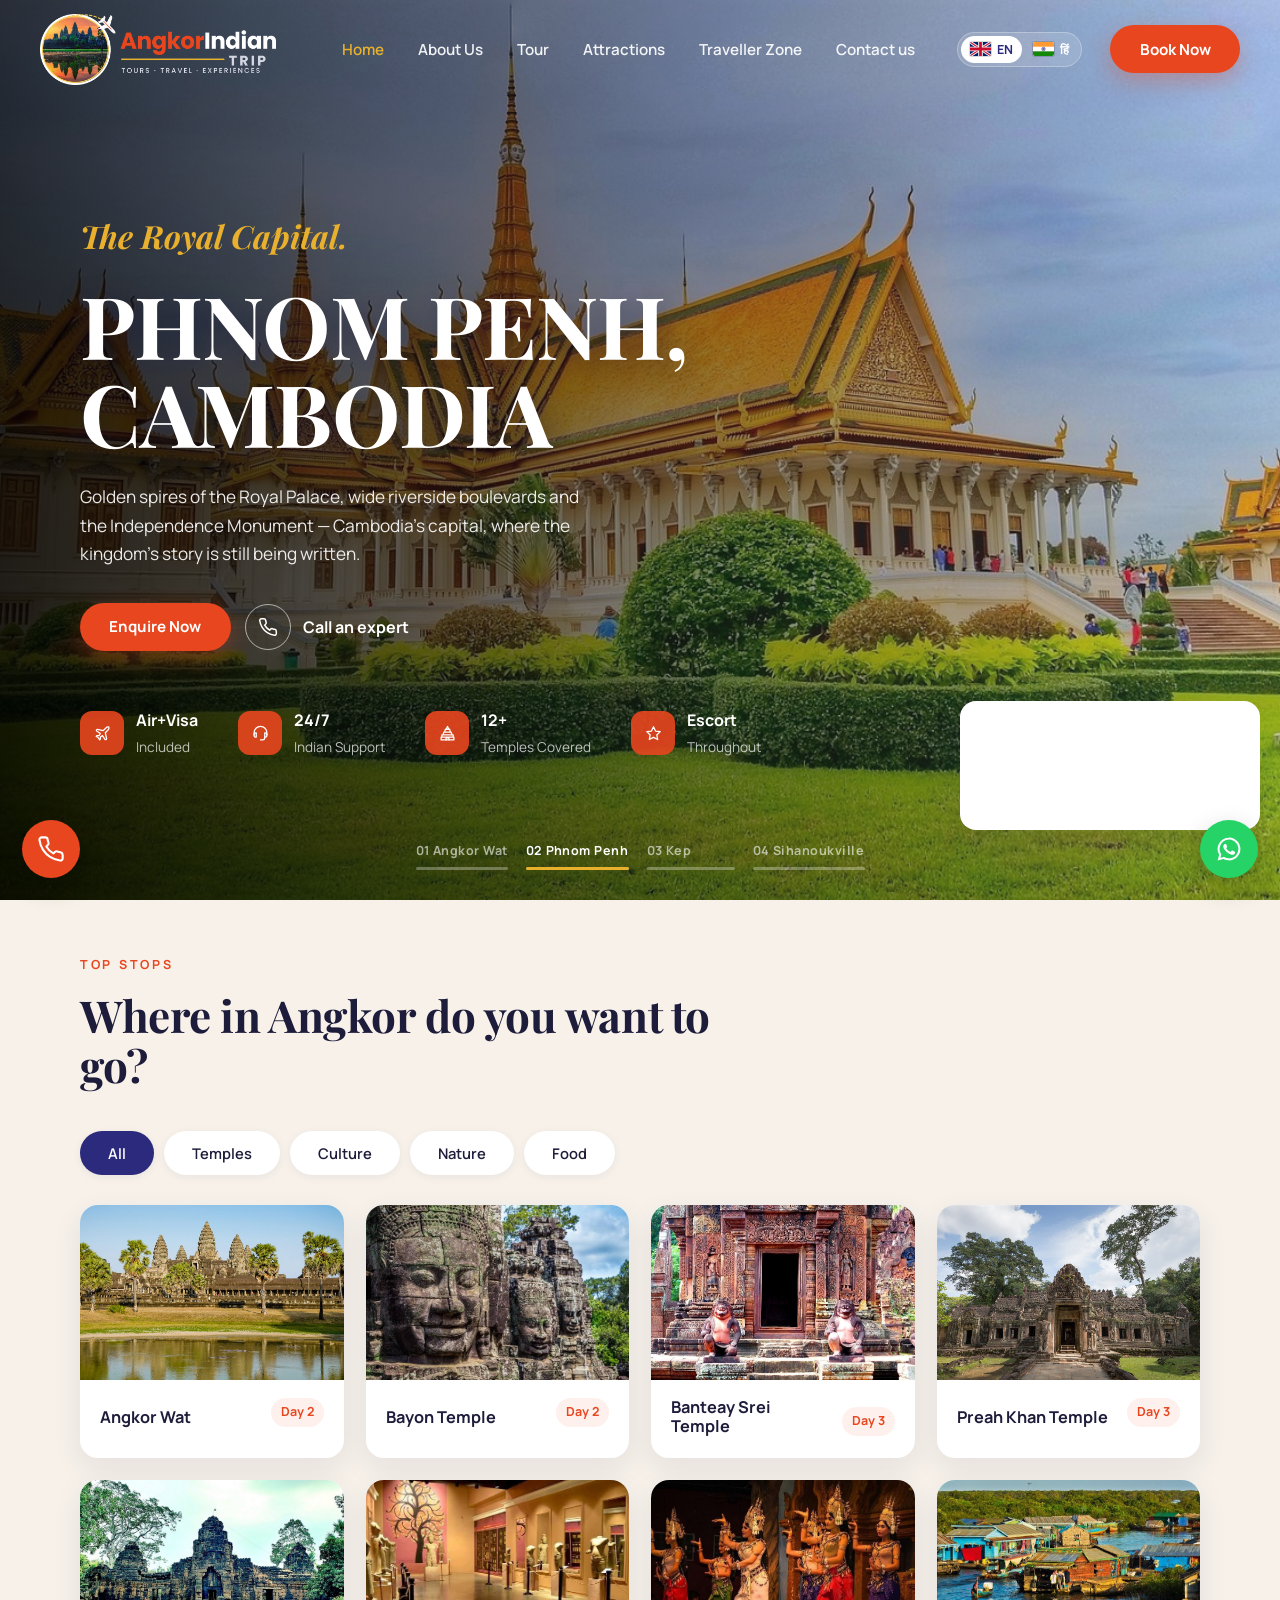
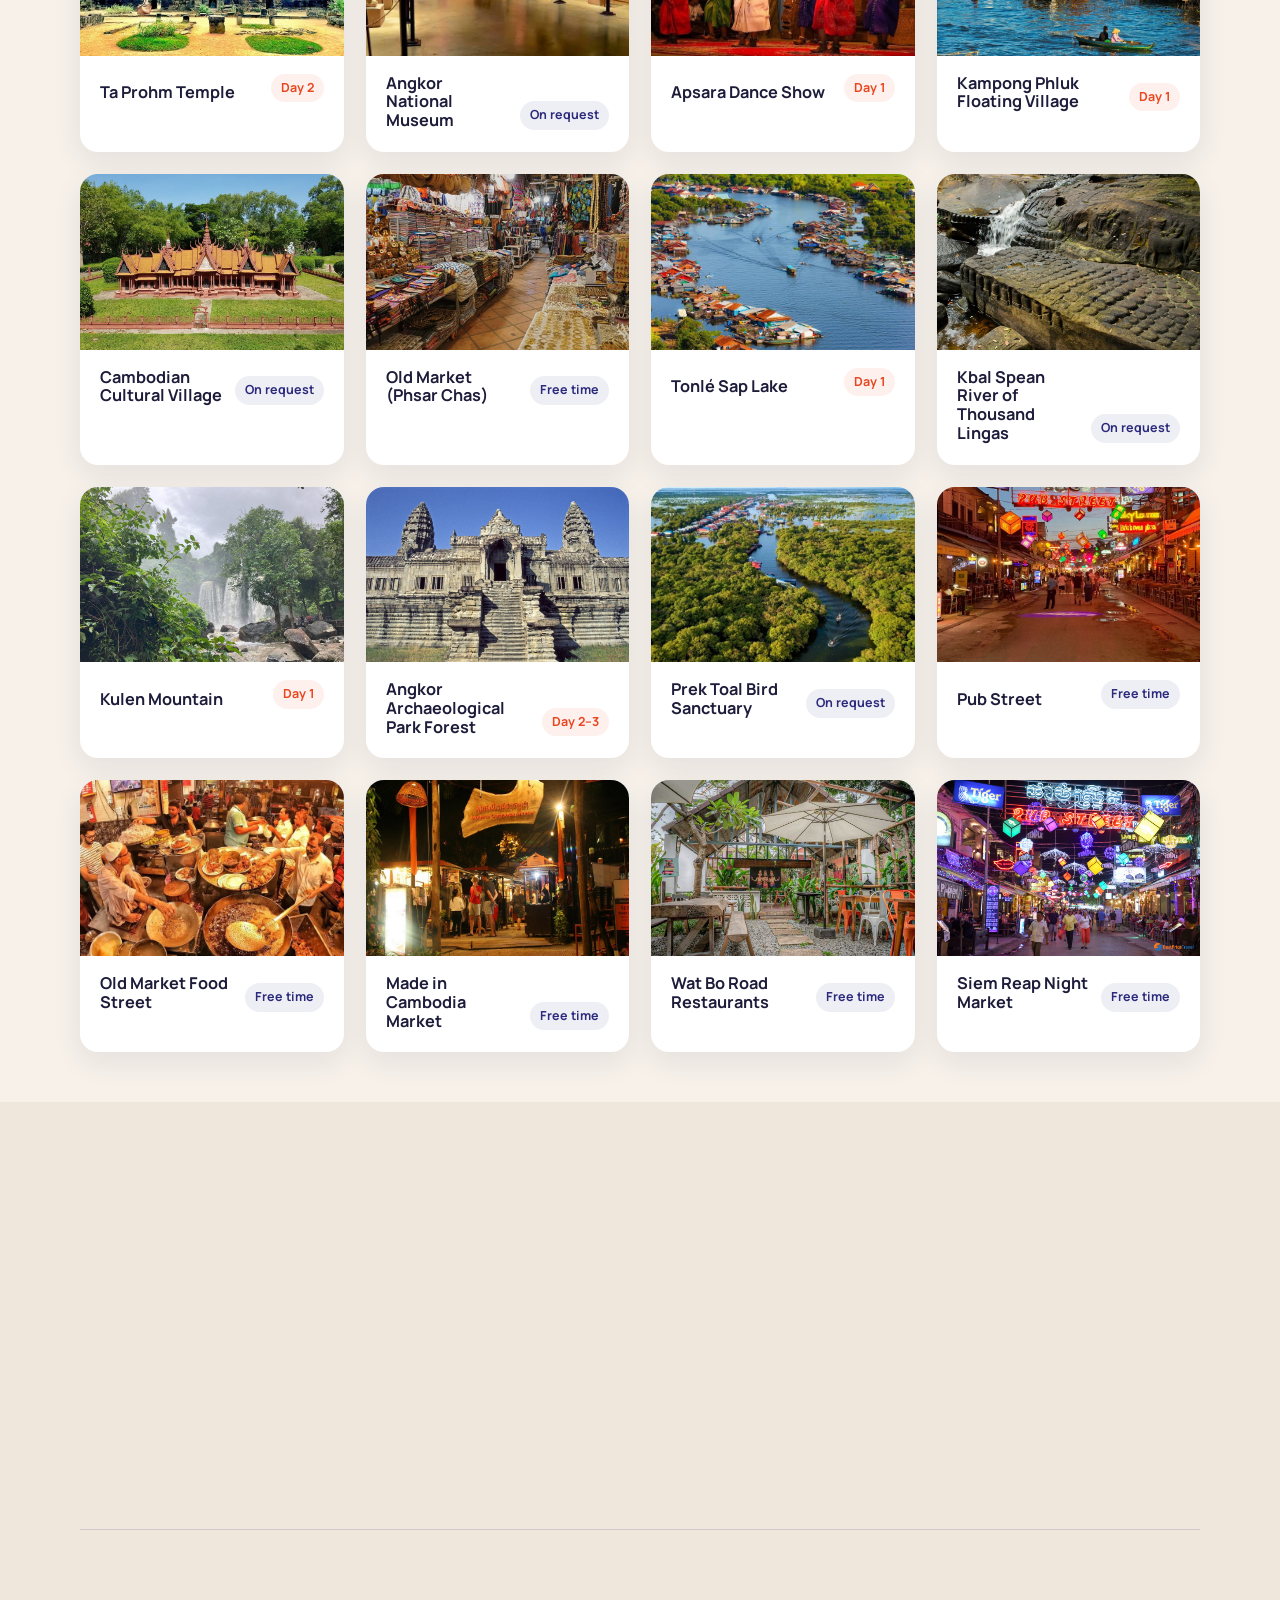
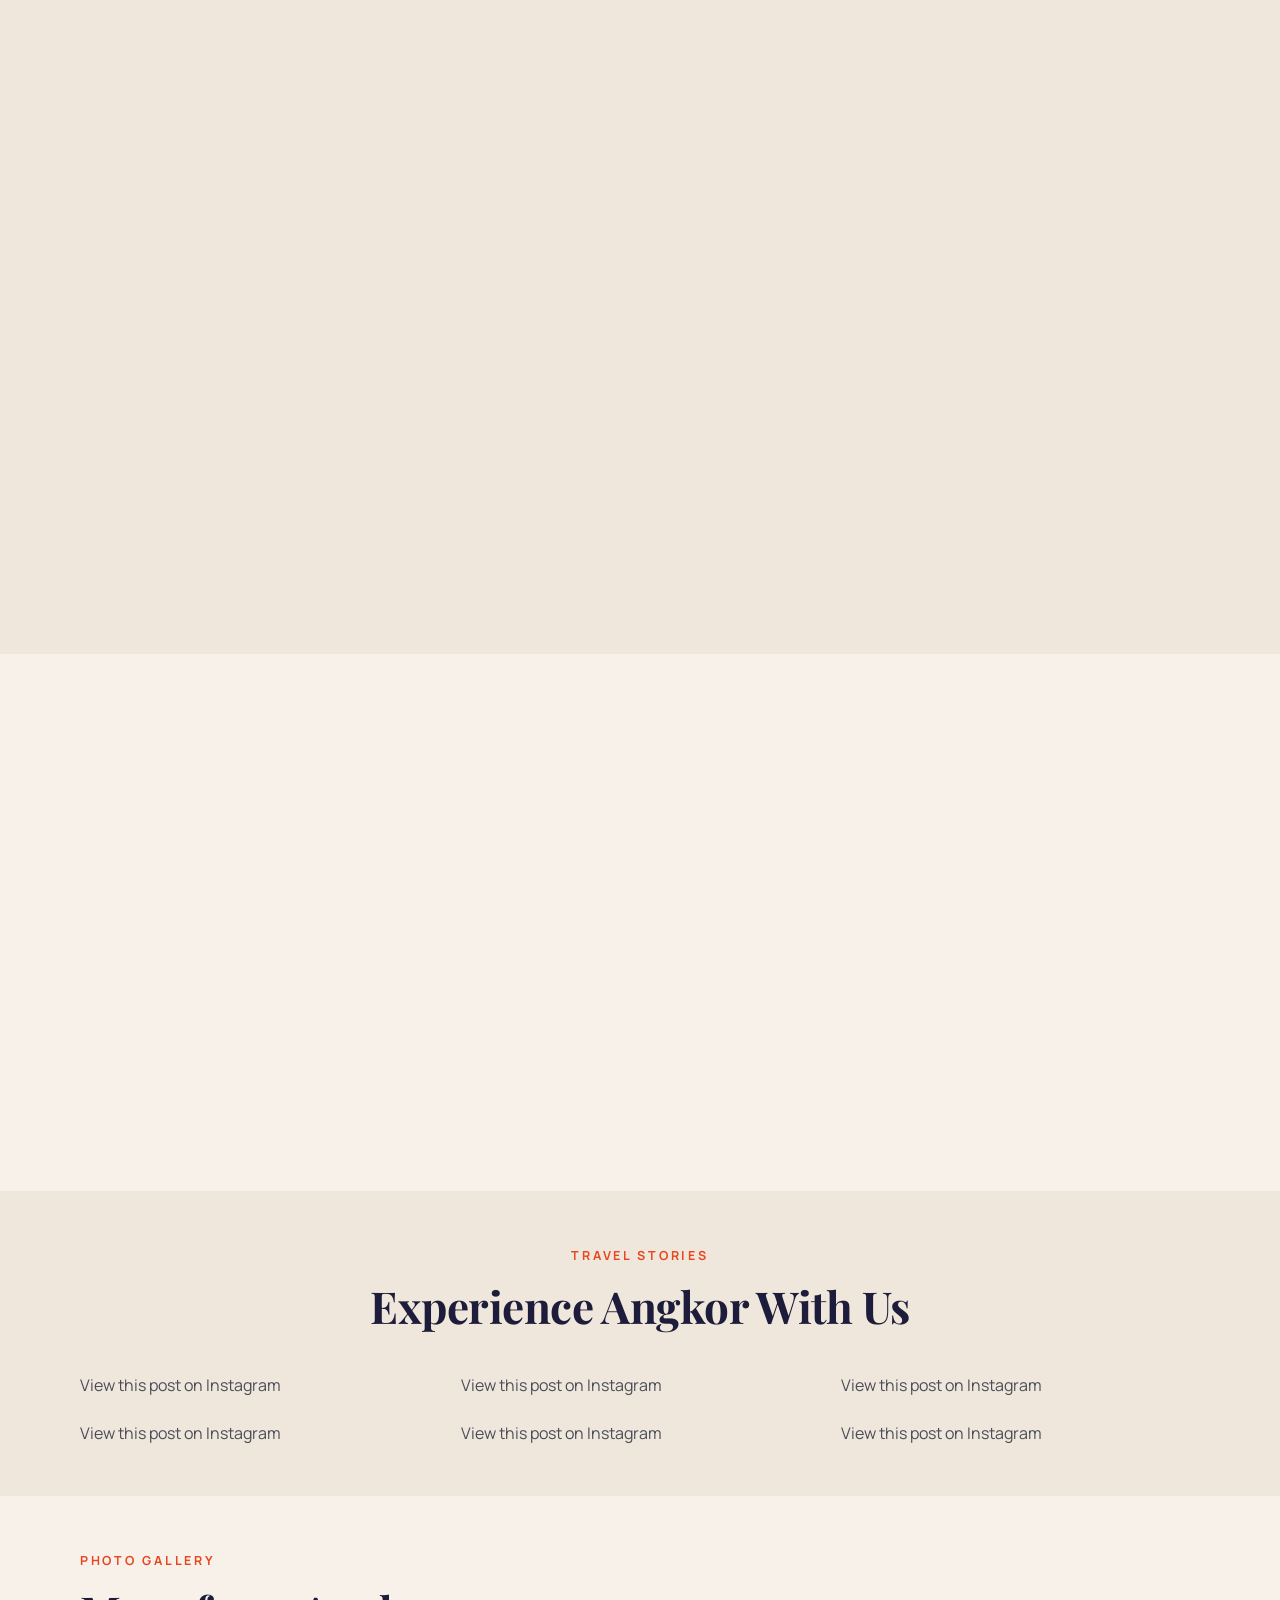
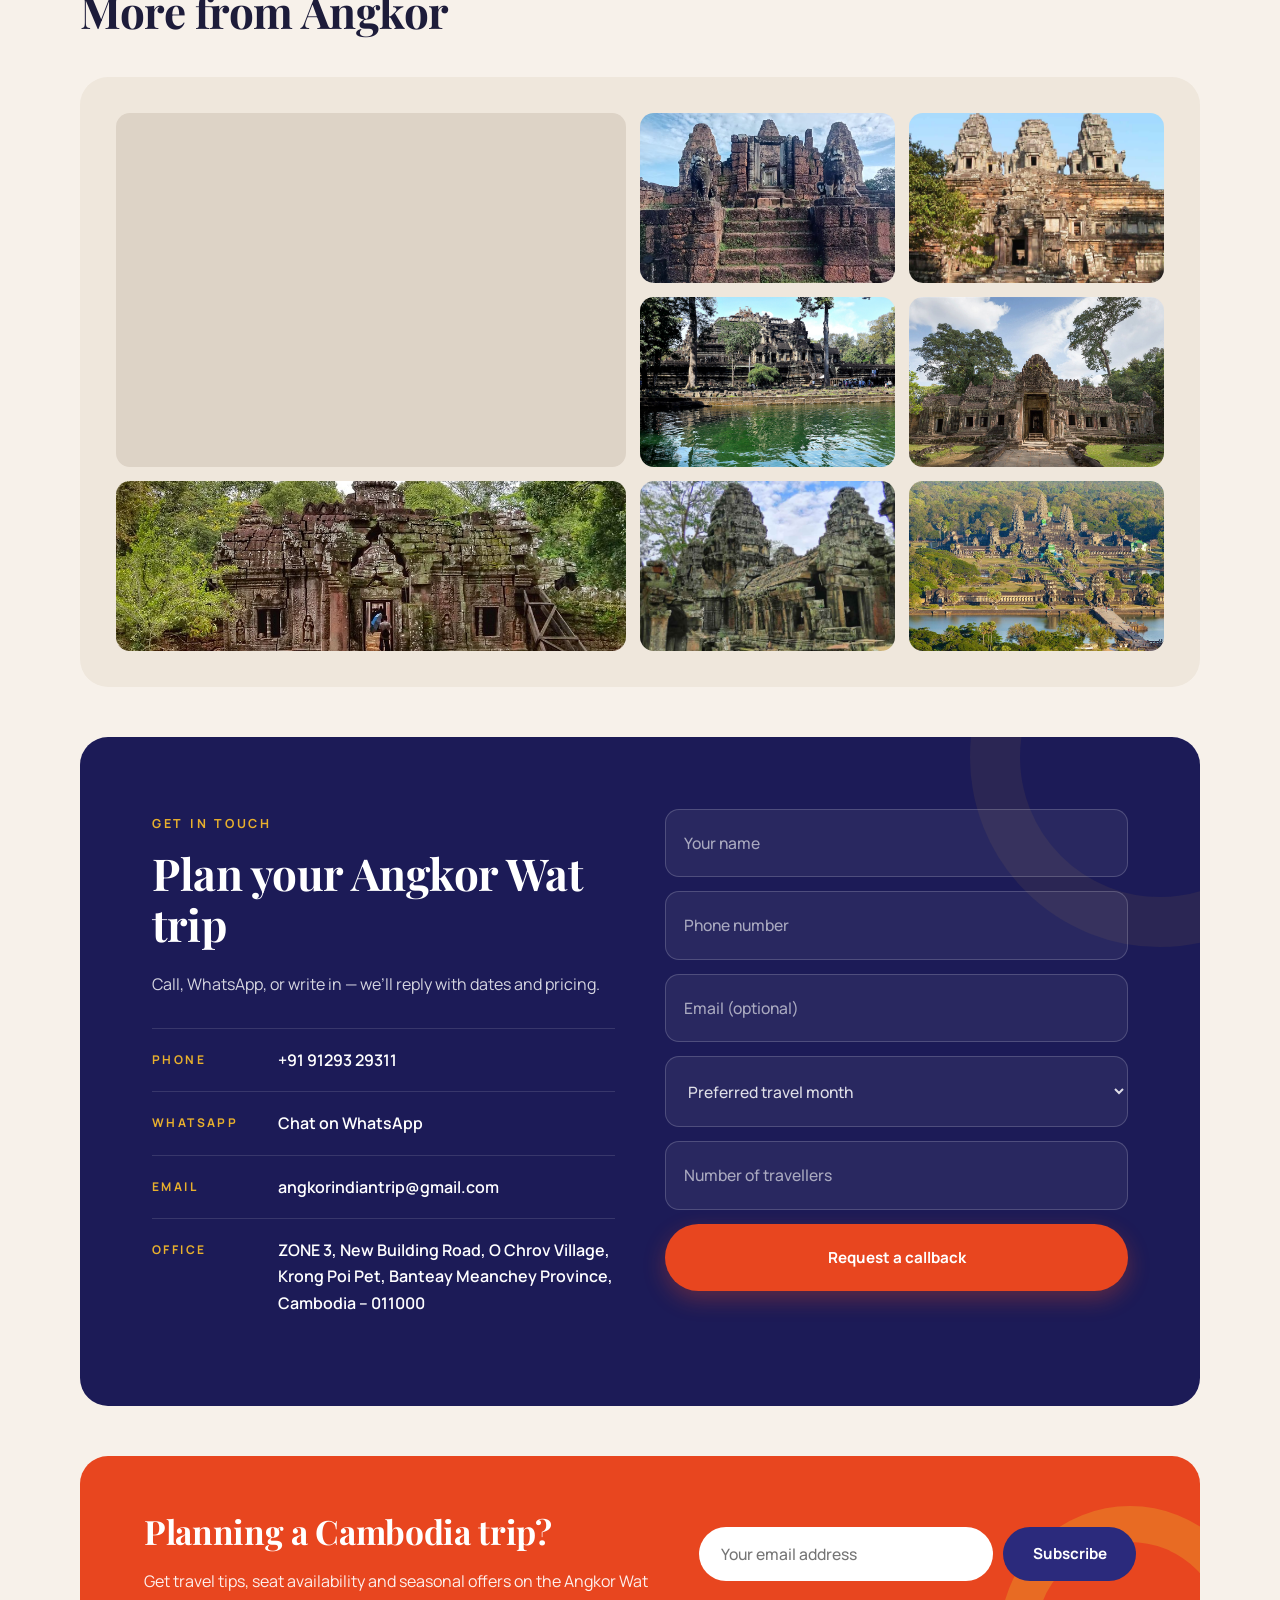
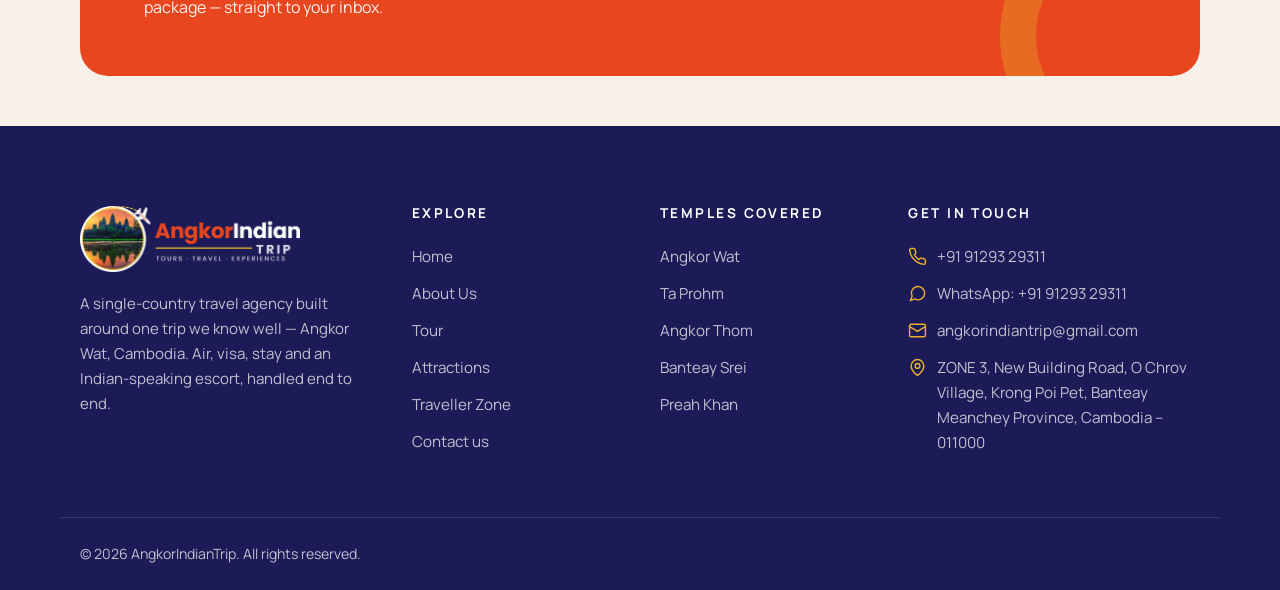
==== index.html @ 0b0898eb "merge remote readme file" ====
<!doctype html>
<html lang="en">
<head>
  <meta charset="utf-8">
  <meta name="viewport" content="width=device-width, initial-scale=1">
  <title>Angkor Wat Tour Package from India | AngkorIndianTrip</title>
  <meta name="description" content="3-day Angkor Wat, Cambodia tour for Indian travellers — air ticket, visa, hotel and an Indian-speaking escort included. 12+ temples covered.">
  <meta property="og:title" content="Angkor Wat, Cambodia — AngkorIndianTrip">
  <meta property="og:description" content="Three days through temples that watched an empire rise — air, visa, stay and an Indian-speaking escort, handled end to end.">
  <meta property="og:image" content="assets/img/logo.png">
  <meta name="theme-color" content="#2B2A7C">
  <link rel="icon" href="assets/img/favicon-32.png" sizes="32x32">
  <link rel="icon" href="assets/img/favicon-192.png" sizes="192x192">
  <link rel="apple-touch-icon" href="assets/img/apple-touch-icon.png">
  <link rel="preconnect" href="https://fonts.googleapis.com">
  <link rel="preconnect" href="https://fonts.gstatic.com" crossorigin>
  <link href="https://fonts.googleapis.com/css2?family=Manrope:wght@400;500;600;700;800&family=Playfair+Display:ital,wght@0,600;0,700;0,900;1,700&display=swap" rel="stylesheet">
  <link rel="stylesheet" href="css/style.css">
</head>
<body data-page="home">
<div id="site-header"></div>

<main>
  <!-- HERO -->
  <section class="hero">
    <div class="hero-slides" aria-hidden="true">
      <img class="hero-bg is-active" src="assets/img/photos/vecteezy_angkor-wat-the-world-s-heritage-at-siem-reap-province-of_9258138-scaled.jpg" alt="" fetchpriority="high">
      <img class="hero-bg" src="assets/img/hero/phnom-penh-royal-palace.jpg" alt="">
      <img class="hero-bg" src="assets/img/hero/kep-beach.jpg" alt="">
      <img class="hero-bg" src="assets/img/hero/sihanoukville-jetty.jpg" alt="" style="object-position: 30% center">
      <span class="hero-sweep"></span>
    </div>
    <div class="container">
      <!-- Hero slides: one block per destination. Order must match the images above. -->
      <div class="hero-copy">
        <div class="hero-slide is-active" data-label="Angkor Wat"
             data-card-img="assets/img/photos/vecteezy_the-silhouette-of-angkor-wat-before-sunrise-in-siem-reap_11605014-scaled.jpg"
             data-card-place="Siem Reap" data-card-title="Angkor Wat, Day 2" data-card-note="Full-day temple pass">
          <p class="hero-script">Uncover. Discover.</p>
          <h1 class="hero-title">Angkor Wat,<br>Cambodia</h1>
          <p class="hero-text">Three days through temples that watched an empire rise — with a forgotten bond to India through Lord Vishnu, and everything handled for you.</p>
        </div>
        <div class="hero-slide" data-label="Phnom Penh"
             data-card-img="assets/img/hero/phnom-penh-independence-monument.jpg"
             data-card-place="Phnom Penh" data-card-title="Independence Monument" data-card-note="Capital landmark">
          <p class="hero-script">The Royal Capital.</p>
          <h2 class="hero-title">Phnom Penh,<br>Cambodia</h2>
          <p class="hero-text">Golden spires of the Royal Palace, wide riverside boulevards and the Independence Monument — Cambodia's capital, where the kingdom's story is still being written.</p>
        </div>
        <div class="hero-slide" data-label="Kep"
             data-card-img="assets/img/hero/kep-beach.jpg"
             data-card-place="Kep" data-card-title="Kep Beach" data-card-note="Seaside escape">
          <p class="hero-script">Quiet Coast.</p>
          <h2 class="hero-title">Kep<br>Province</h2>
          <p class="hero-text">A sleepy seaside province of green hills, a palm-lined beach and fresh crab straight off the boats — Cambodia at its most unhurried.</p>
        </div>
        <div class="hero-slide" data-label="Sihanoukville"
             data-card-img="assets/img/hero/sihanoukville-jetty.jpg"
             data-card-place="Sihanoukville" data-card-title="Island jetty" data-card-note="Turquoise bays">
          <p class="hero-script">Island Blues.</p>
          <h2 class="hero-title is-long">Sihanoukville<br>Province</h2>
          <p class="hero-text">White-sand bays, wooden jetties and clear turquoise water — the coast where Cambodia's islands begin.</p>
        </div>
      </div>
      <div class="btn-row">
        <a class="btn btn-primary" href="#contact">Enquire Now</a>
        <a class="call-link" data-site="call" href="#"><span class="ring" data-icon="phone"></span>Call an expert</a>
      </div>
      <div class="hero-stats">
        <div class="hero-stat"><span class="chip" data-icon="plane"></span><div><strong>Air+Visa</strong><span>Included</span></div></div>
        <div class="hero-stat"><span class="chip" data-icon="support"></span><div><strong>24/7</strong><span>Indian Support</span></div></div>
        <div class="hero-stat"><span class="chip" data-icon="temple"></span><div><strong>12+</strong><span>Temples Covered</span></div></div>
        <div class="hero-stat"><span class="chip" data-icon="star"></span><div><strong>Escort</strong><span>Throughout</span></div></div>
      </div>
    </div>
    <div class="hero-card">
      <img src="assets/img/photos/vecteezy_the-silhouette-of-angkor-wat-before-sunrise-in-siem-reap_11605014-scaled.jpg" alt="">
      <div><small>Siem Reap</small><strong>Angkor Wat, Day 2</strong><em>Full-day temple pass</em></div>
    </div>
  </section>

  <!-- TOP STOPS -->
  <section class="section" id="stops">
    <div class="container">
      <div class="section-head reveal">
        <span class="eyebrow">Top Stops</span>
        <h2>Where in Angkor do you want to go?</h2>
      </div>
      <div class="filter-tabs reveal" data-filter-group="#stop-grid" role="group" aria-label="Filter stops">
        <button class="active" data-filter="all" aria-pressed="true">All</button>
        <button data-filter="temples" aria-pressed="false">Temples</button>
        <button data-filter="culture" aria-pressed="false">Culture</button>
        <button data-filter="nature" aria-pressed="false">Nature</button>
        <button data-filter="food" aria-pressed="false">Food</button>
      </div>
      <div class="stop-grid" id="stop-grid">
        <!-- Temples -->
        <article class="stop-card" data-cat="temples"><div class="img"><img src="assets/img/photos/vecteezy_angkor-wat-the-world-s-heritage-at-siem-reap-province-of_9258138-1024x678.jpg" alt="Angkor Wat" loading="lazy"></div><div class="body"><h3>Angkor Wat</h3><span class="day-tag">Day 2</span></div></article>
        <article class="stop-card" data-cat="temples"><div class="img"><img src="assets/img/photos/images-10.jpg" alt="Stone faces of Bayon Temple" loading="lazy"></div><div class="body"><h3>Bayon Temple</h3><span class="day-tag">Day 2</span></div></article>
        <article class="stop-card" data-cat="temples"><div class="img"><img src="assets/img/photos/Comprehensive-Guide-To-Banteay-Srei-Temple-The-Citadel-Of-Women.jpg" alt="Carved pink sandstone of Banteay Srei" loading="lazy"></div><div class="body"><h3>Banteay Srei Temple</h3><span class="day-tag">Day 3</span></div></article>
        <article class="stop-card" data-cat="temples"><div class="img"><img src="assets/img/photos/Preah-Khan-Temple.jpg" alt="Preah Khan Temple" loading="lazy"></div><div class="body"><h3>Preah Khan Temple</h3><span class="day-tag">Day 3</span></div></article>
        <article class="stop-card" data-cat="temples"><div class="img"><img src="assets/img/photos/photo0jpg.jpg" alt="Tree roots over Ta Prohm Temple" loading="lazy"></div><div class="body"><h3>Ta Prohm Temple</h3><span class="day-tag">Day 2</span></div></article>
        <!-- Culture -->
        <article class="stop-card" data-cat="culture"><div class="img"><img src="assets/img/photos/images-12.jpg" alt="Gallery inside Angkor National Museum" loading="lazy"></div><div class="body"><h3>Angkor National Museum</h3><span class="day-tag opt">On request</span></div></article>
        <article class="stop-card" data-cat="culture"><div class="img"><img src="assets/img/photos/fd.jpg" alt="Apsara dancers on stage" loading="lazy"></div><div class="body"><h3>Apsara Dance Show</h3><span class="day-tag">Day 1</span></div></article>
        <article class="stop-card" data-cat="culture"><div class="img"><img src="assets/img/photos/69.jpg" alt="Stilt houses of Kampong Phluk" loading="lazy"></div><div class="body"><h3>Kampong Phluk Floating Village</h3><span class="day-tag">Day 1</span></div></article>
        <article class="stop-card" data-cat="culture"><div class="img"><img src="assets/img/photos/mini-national-museum-1024x768.jpg" alt="Cambodian Cultural Village" loading="lazy"></div><div class="body"><h3>Cambodian Cultural Village</h3><span class="day-tag opt">On request</span></div></article>
        <article class="stop-card" data-cat="culture"><div class="img"><img src="assets/img/photos/psar-chaa-old-market.jpg" alt="Old Market, Siem Reap" loading="lazy"></div><div class="body"><h3>Old Market (Phsar Chas)</h3><span class="day-tag opt">Free time</span></div></article>
        <!-- Nature -->
        <article class="stop-card" data-cat="nature"><div class="img"><img src="assets/img/photos/images-13.jpg" alt="Tonlé Sap Lake" loading="lazy"></div><div class="body"><h3>Tonlé Sap Lake</h3><span class="day-tag">Day 1</span></div></article>
        <article class="stop-card" data-cat="nature"><div class="img"><img src="assets/img/photos/Master-1024x678.jpg" alt="Carvings in the riverbed at Kbal Spean" loading="lazy"></div><div class="body"><h3>Kbal Spean River of Thousand Lingas</h3><span class="day-tag opt">On request</span></div></article>
        <article class="stop-card" data-cat="nature"><div class="img"><img src="assets/img/photos/Viewpoint-of-Phnom-Kulen-Waterfall-kulen-mountains-cambodia-1-scaled-1-1024x768.jpeg" alt="Phnom Kulen waterfall" loading="lazy"></div><div class="body"><h3>Kulen Mountain</h3><span class="day-tag">Day 1</span></div></article>
        <article class="stop-card" data-cat="nature"><div class="img"><img src="assets/img/photos/d7_CAM_Churning_of_JPEG_img-04-1024x684.jpg" alt="Forest inside Angkor Archaeological Park" loading="lazy"></div><div class="body"><h3>Angkor Archaeological Park Forest</h3><span class="day-tag">Day 2–3</span></div></article>
        <article class="stop-card" data-cat="nature"><div class="img"><img src="assets/img/photos/23.jpg" alt="Birds at Prek Toal Sanctuary" loading="lazy"></div><div class="body"><h3>Prek Toal Bird Sanctuary</h3><span class="day-tag opt">On request</span></div></article>
        <!-- Food -->
        <article class="stop-card" data-cat="food"><div class="img"><img src="assets/img/photos/photo1jpg.jpg" alt="Pub Street at night" loading="lazy"></div><div class="body"><h3>Pub Street</h3><span class="day-tag opt">Free time</span></div></article>
        <article class="stop-card" data-cat="food"><div class="img"><img src="assets/img/photos/a6.jpg" alt="Food stalls at Old Market" loading="lazy"></div><div class="body"><h3>Old Market Food Street</h3><span class="day-tag opt">Free time</span></div></article>
        <article class="stop-card" data-cat="food"><div class="img"><img src="assets/img/photos/main-entrance-street.jpg" alt="Made in Cambodia Market entrance" loading="lazy"></div><div class="body"><h3>Made in Cambodia Market</h3><span class="day-tag opt">Free time</span></div></article>
        <article class="stop-card" data-cat="food"><div class="img"><img src="assets/img/photos/Pou-Restaurant-Siem-Reap-Khmers-Family-Inspired-Restaurant-Wat-Bo-Road-Siem-Reap-1024x683.jpg" alt="Restaurant on Wat Bo Road" loading="lazy"></div><div class="body"><h3>Wat Bo Road Restaurants</h3><span class="day-tag opt">Free time</span></div></article>
        <article class="stop-card" data-cat="food"><div class="img"><img src="assets/img/photos/5cb83d8de3705.jpg" alt="Siem Reap Night Market" loading="lazy"></div><div class="body"><h3>Siem Reap Night Market</h3><span class="day-tag opt">Free time</span></div></article>
      </div>
    </div>
  </section>

  <!-- FEATURES -->
  <section class="section alt">
    <div class="container">
      <div class="features">
        <div class="feature reveal"><span class="chip" data-icon="plane"></span><div><h3>Air Ticket &amp; Visa</h3><p>Bundled in the package</p></div></div>
        <div class="feature reveal"><span class="chip" data-icon="support"></span><div><h3>24/7 Support</h3><p>Indian-speaking escort</p></div></div>
        <div class="feature reveal"><span class="chip" data-icon="shield"></span><div><h3>Secure Booking</h3><p>Confirmed before you fly</p></div></div>
        <div class="feature reveal"><span class="chip" data-icon="tag"></span><div><h3>Best Price</h3><p>Single-country focus, fair rate</p></div></div>
      </div>
    </div>
  </section>

  <!-- PLAN -->
  <section class="section alt" style="padding-top:0">
    <div class="container">
      <div class="section-head reveal">
        <span class="eyebrow">The Plan</span>
        <h2>Three days, in order</h2>
        <p>Every stop is arranged so you see Angkor at its best light — mornings at the great temples, evenings for rest.</p>
      </div>
      <div class="plan">
        <div class="plan-row reveal">
          <div class="plan-num">01<small>ARRIVAL</small></div>
          <div>
            <h3>Arrival &amp; accommodation</h3>
            <p>Land in Siem Reap and settle into your hotel. The evening opens with the sights beyond the temples — a floating village, a jungle waterfall, and dinner with a live Apsara dance.</p>
            <ul class="pills"><li>Floating Village</li><li>Kulen Mountain Waterfall</li><li>Dinner &amp; Apsara Dance Show</li></ul>
          </div>
        </div>
        <div class="plan-row reveal">
          <div class="plan-num">02<small>ANGKOR DAY</small></div>
          <div>
            <h3>The main Angkor circuit</h3>
            <p>A full day through the temples Angkor is known for, before returning to the hotel for the night.</p>
            <ul class="pills"><li>Angkor Wat Temple</li><li>Banteay Kdei Temple</li><li>Angkor Thom City</li><li>Ta Keo Temple</li><li>Ta Prohm Temple (Tomb Raider)</li></ul>
          </div>
        </div>
        <div class="plan-row reveal">
          <div class="plan-num">03<small>BIG CIRCLE</small></div>
          <div>
            <h3>The Big Circle &amp; Banteay Srei</h3>
            <p>A wider loop out to Banteay Srei — the “Pink Temple,” 40km out — and the lesser-visited temples along the way.</p>
            <ul class="pills"><li>Banteay Srei (Pink Temple)</li><li>East Mebon Temple</li><li>Preah Khan Temple</li><li>Ta Som Temple</li><li>Pre Rup Temple</li><li>Neak Pean Temple</li></ul>
          </div>
        </div>
      </div>
    </div>
  </section>

  <!-- ABOUT ANGKOR -->
  <section class="section">
    <div class="container split">
      <div class="reveal">
        <span class="eyebrow">Go Travel. Discover.</span>
        <h2>Cambodia, through Angkor Wat</h2>
        <p>Cambodia’s Angkor region packs a thousand years of Khmer history into a few square kilometres — temple-mountains, moated cities, and jungle ruins, all built between the 9th and 13th centuries. Angkor Wat itself began as a Hindu temple dedicated to Vishnu, a detail that still surprises most Indian travellers who visit.</p>
        <p>This package sticks to Siem Reap and the Angkor circuit — no rushed multi-city hop — so three days is enough to see it properly.</p>
        <a class="btn btn-dark" href="tour.html" style="margin-top:10px">See the tour</a>
      </div>
      <div class="numbers reveal">
        <div class="number"><b>14</b><span>Sites &amp; experiences covered</span></div>
        <div class="number"><b>3</b><span>Days on the ground</span></div>
        <div class="number"><b>2</b><span>Nights' stay included</span></div>
        <div class="number"><b>1</b><span>Escort with you throughout</span></div>
      </div>
    </div>
  </section>

  <!-- TRAVEL STORIES -->
  <section class="section alt">
    <div class="container">
      <div class="section-head center reveal">
        <span class="eyebrow">Travel Stories</span>
        <h2>Experience Angkor With Us</h2>
      </div>
      <div class="reels">
        <blockquote class="instagram-media" data-instgrm-permalink="https://www.instagram.com/reel/DdqnfjTgTNf/" data-instgrm-version="14"><a href="https://www.instagram.com/reel/DdqnfjTgTNf/" target="_blank" rel="noopener">View this post on Instagram</a></blockquote>
        <blockquote class="instagram-media" data-instgrm-permalink="https://www.instagram.com/reel/DdiWGguj3qR/" data-instgrm-version="14"><a href="https://www.instagram.com/reel/DdiWGguj3qR/" target="_blank" rel="noopener">View this post on Instagram</a></blockquote>
        <blockquote class="instagram-media" data-instgrm-permalink="https://www.instagram.com/reel/DdoDShrjuDb/" data-instgrm-version="14"><a href="https://www.instagram.com/reel/DdoDShrjuDb/" target="_blank" rel="noopener">View this post on Instagram</a></blockquote>
        <blockquote class="instagram-media" data-instgrm-permalink="https://www.instagram.com/reel/DdIz_ODAFlQ/" data-instgrm-version="14"><a href="https://www.instagram.com/reel/DdIz_ODAFlQ/" target="_blank" rel="noopener">View this post on Instagram</a></blockquote>
        <blockquote class="instagram-media" data-instgrm-permalink="https://www.instagram.com/reel/DdbX5lGhioQ/" data-instgrm-version="14"><a href="https://www.instagram.com/reel/DdbX5lGhioQ/" target="_blank" rel="noopener">View this post on Instagram</a></blockquote>
        <blockquote class="instagram-media" data-instgrm-permalink="https://www.instagram.com/reel/Ddvo9LklD-l/" data-instgrm-version="14"><a href="https://www.instagram.com/reel/Ddvo9LklD-l/" target="_blank" rel="noopener">View this post on Instagram</a></blockquote>
      </div>
    </div>
  </section>

  <!-- GALLERY -->
  <section class="section">
    <div class="container">
      <div class="section-head reveal">
        <span class="eyebrow">Photo Gallery</span>
        <h2>More from Angkor</h2>
      </div>
      <div class="gallery reveal">
        <div class="big"><video src="assets/video/angkor-wat.mp4" autoplay muted loop playsinline preload="metadata" aria-label="Video of Angkor Wat at sunrise"></video></div>
        <div><img src="assets/img/photos/1mi0f224x9a8xxglk9FAB.avif" alt="Temple gateway at Angkor" loading="lazy"></div>
        <div><img src="assets/img/photos/ta-keo-temple-front-entry-1920x1280-1.jpg" alt="Ta Keo Temple front entry" loading="lazy"></div>
        <div><img src="assets/img/photos/Angkor_Thom_Baphuon_04.jpg" alt="Baphuon temple, Angkor Thom" loading="lazy"></div>
        <div><img src="assets/img/photos/Preah-Khan-Temple.jpg" alt="Preah Khan Temple" loading="lazy"></div>
        <div><img src="assets/img/photos/photo9jpg.jpg" alt="Moss-covered temple ruins" loading="lazy"></div>
        <div><img src="assets/img/photos/Banteay-Kdei-Opening-Time.jpg" alt="Banteay Kdei Temple" loading="lazy"></div>
        <div><img src="assets/img/photos/veQKQrhqeLXwXHw4Q6qM3N-1000-80.jpg" alt="Aerial view of Angkor Wat" loading="lazy"></div>
      </div>
    </div>
  </section>

  <!-- GET IN TOUCH -->
  <section class="section" id="contact" style="padding-top:0">
    <div class="container">
      <div class="contact-panel reveal">
        <div>
          <span class="eyebrow" style="color:var(--gold)">Get In Touch</span>
          <h2>Plan your Angkor Wat trip</h2>
          <p>Call, WhatsApp, or write in — we’ll reply with dates and pricing.</p>
          <ul class="info-list">
            <li><span class="k">PHONE</span><a data-site="phone" href="#"></a></li>
            <li><span class="k">WHATSAPP</span><a data-site="whatsapp" href="#">Chat on WhatsApp</a></li>
            <li><span class="k">EMAIL</span><a data-site="email" href="#"></a></li>
            <li><span class="k">OFFICE</span><span class="v" data-site="address"></span></li>
          </ul>
        </div>
        <form class="form on-dark js-form" data-form="Home enquiry" novalidate>
          <input type="text" name="website" class="hp" tabindex="-1" autocomplete="off" aria-hidden="true">
          <label class="sr-only" for="h-name">Your name</label>
          <input id="h-name" name="name" placeholder="Your name" required autocomplete="name">
          <label class="sr-only" for="h-phone">Phone number</label>
          <input id="h-phone" name="phone" type="tel" placeholder="Phone number" required autocomplete="tel" pattern="[0-9+\-\s()]{7,}">
          <label class="sr-only" for="h-email">Email</label>
          <input id="h-email" name="email" type="email" placeholder="Email (optional)" autocomplete="email">
          <label class="sr-only" for="h-month">Preferred travel month</label>
          <select id="h-month" name="month">
            <option value="">Preferred travel month</option>
            <option>January</option><option>February</option><option>March</option><option>April</option>
            <option>May</option><option>June</option><option>July</option><option>August</option>
            <option>September</option><option>October</option><option>November</option><option>December</option>
          </select>
          <label class="sr-only" for="h-trav">Number of travellers</label>
          <input id="h-trav" name="travellers" type="number" min="1" max="99" placeholder="Number of travellers">
          <button class="btn btn-primary" type="submit">Request a callback</button>
          <p class="form-msg" role="status"></p>
        </form>
      </div>
    </div>
  </section>
</main>

<div id="site-footer"></div>
<script src="js/config.js"></script>
<script src="js/lang-hi.js"></script>
<script src="js/i18n.js"></script>
<script src="js/menu.js"></script>
<script src="js/main.js"></script>
<script async src="https://www.instagram.com/embed.js"></script>
</body>
</html>
---- css/style.css ----
/* =========================================================
   AngkorIndianTrip — site styles
   Colours come from the logo. Change them here, in :root.
   ========================================================= */
:root {
  --orange: #E8461F;       /* "Angkor" */
  --orange-hover: #CF3A15;
  --navy: #2B2A7C;         /* "Indian" + ring */
  --navy-deep: #1C1B57;    /* dark sections */
  --navy-ink: #14133F;
  --gold: #E8B02D;         /* underline + inner ring */
  --grey: #5F6368;         /* "TRIP" + tagline */

  --cream: #F7F1EA;
  --cream-2: #EFE7DC;
  --white: #FFFFFF;
  --ink: #1D1C3A;
  --text: #4A4D57;
  --line: rgba(43, 42, 124, 0.16);

  /* The Devanagari fonts are only downloaded when the visitor switches to Hindi */
  --serif: "Playfair Display", "Noto Serif Devanagari", Georgia, "Times New Roman", serif;
  --sans: "Manrope", "Noto Sans Devanagari", system-ui, -apple-system, "Segoe UI", Roboto, sans-serif;

  --radius: 18px;
  --radius-lg: 28px;
  --shadow: 0 10px 30px rgba(28, 27, 87, 0.08);
  --shadow-lg: 0 24px 60px rgba(28, 27, 87, 0.16);
  --container: 1160px;
}

*, *::before, *::after { box-sizing: border-box; }
html { scroll-behavior: smooth; -webkit-text-size-adjust: 100%; }
body {
  margin: 0; background: var(--cream); color: var(--text);
  font-family: var(--sans); font-size: 16px; line-height: 1.65;
  -webkit-font-smoothing: antialiased; overflow-x: hidden;
}
img, video, iframe { max-width: 100%; display: block; }
a { color: inherit; text-decoration: none; }
h1, h2, h3, h4 { color: var(--ink); margin: 0 0 .5em; line-height: 1.15; }
h1, h2 { font-family: var(--serif); font-weight: 700; letter-spacing: -0.01em; }
h2 { font-size: clamp(1.9rem, 3.6vw, 2.75rem); }
h3 { font-size: 1.15rem; font-weight: 700; }
p { margin: 0 0 1em; }
ul { padding: 0; margin: 0; list-style: none; }
.ico { width: 1.25em; height: 1.25em; flex: none; }
.sr-only, .hp { position: absolute !important; width: 1px; height: 1px; overflow: hidden; clip: rect(0 0 0 0); white-space: nowrap; }
:focus-visible { outline: 3px solid var(--gold); outline-offset: 3px; }

.container { width: 100%; max-width: var(--container); margin: 0 auto; padding: 0 20px; }
/* 50px between sections. Neighbours on the same background share one gap instead of stacking two. */
.section { padding: 50px 0; }
.section:not(.alt) + .section:not(.alt), .section.alt + .section.alt { padding-top: 0; }
body:not([data-newsletter="false"]) main > .section:not(.alt):last-child { padding-bottom: 0; }
.section.alt { background: var(--cream-2); }
.section-head { max-width: 640px; margin-bottom: 40px; }
.section-head.center { margin-left: auto; margin-right: auto; text-align: center; }
.eyebrow {
  display: inline-block; font-size: .78rem; font-weight: 700; letter-spacing: .22em;
  text-transform: uppercase; color: var(--orange); margin-bottom: 14px;
}
.lead { font-size: 1.08rem; }

/* ---------- Buttons ---------- */
.btn {
  display: inline-flex; align-items: center; justify-content: center; gap: .55em;
  padding: .95em 1.8em; border-radius: 999px; border: 2px solid transparent;
  font: 700 .95rem/1 var(--sans); cursor: pointer; white-space: nowrap;
  transition: background .2s, color .2s, transform .2s, box-shadow .2s, border-color .2s;
}
.btn:hover { transform: translateY(-2px); }
.btn-primary { background: var(--orange); color: #fff; box-shadow: 0 8px 22px rgba(232, 70, 31, .32); }
.btn-primary:hover { background: var(--orange-hover); }
.btn-dark { background: var(--navy); color: #fff; }
.btn-dark:hover { background: var(--navy-ink); }
.btn-outline { border-color: var(--navy); color: var(--navy); }
.btn-outline:hover { background: var(--navy); color: #fff; }
.btn-ghost-light { border-color: rgba(255,255,255,.55); color: #fff; }
.btn-ghost-light:hover { background: #fff; color: var(--navy); }
.btn-row { display: flex; flex-wrap: wrap; gap: 14px; align-items: center; }
.call-link { display: inline-flex; align-items: center; gap: 12px; color: #fff; font-weight: 700; }
.call-link .ring { width: 46px; height: 46px; border-radius: 50%; border: 1.5px solid rgba(255,255,255,.6); display: grid; place-items: center; transition: background .2s; }
.call-link:hover .ring { background: var(--orange); border-color: var(--orange); }

/* ---------- Header ---------- */
.site-header {
  position: fixed; inset: 0 0 auto; z-index: 50; padding: 14px 0;
  transition: background .3s, box-shadow .3s, padding .3s;
}
.header-inner { display: flex; align-items: center; gap: 28px; max-width: 1240px; }
.brand { display: block; width: 236px; flex: none; position: relative; }
.brand img { width: 100%; height: auto; transition: opacity .3s; }
.brand .logo-on-light { position: absolute; inset: 0; opacity: 0; }
.main-nav { margin-left: auto; }
.main-nav ul { display: flex; gap: 6px; }
.main-nav a { display: block; white-space: nowrap; padding: 10px 14px; color: rgba(255,255,255,.92); font-weight: 600; font-size: .95rem; border-radius: 999px; transition: color .2s, background .2s; }
.main-nav a:hover { color: #fff; background: rgba(255,255,255,.12); }
.main-nav a.active { color: var(--gold); }
.main-nav .nav-cta-mobile { display: none; }

/* Language switch (flags) */
.lang-switch { display: flex; flex: none; gap: 2px; padding: 3px; border-radius: 999px; background: rgba(255,255,255,.14); border: 1px solid rgba(255,255,255,.28); }
.lang-switch button { display: flex; align-items: center; gap: 6px; border: 0; background: none; color: #fff; font: 700 .78rem var(--sans); padding: 5px 9px; border-radius: 999px; cursor: pointer; transition: background .2s, color .2s; }
.lang-switch svg { width: 21px; height: 14px; border-radius: 2px; box-shadow: 0 0 0 1px rgba(0,0,0,.15); }
.lang-switch button:hover { background: rgba(255,255,255,.18); }
.lang-switch button.active { background: #fff; color: var(--navy); }
.site-header.scrolled .lang-switch { background: var(--cream-2); border-color: var(--line); }
.site-header.scrolled .lang-switch button { color: var(--ink); }
.site-header.scrolled .lang-switch button:hover { background: rgba(43,42,124,.1); }
.site-header.scrolled .lang-switch button.active { background: var(--navy); color: #fff; }
body.nav-open .site-header .lang-switch { position: relative; z-index: 2; }
/* Hamburger: three bars that fold into a cross */
.nav-toggle { display: none; flex-direction: column; gap: 6px; margin-left: auto; background: none; border: 0; color: #fff; padding: 12px 8px; cursor: pointer; }
.nav-toggle span { display: block; width: 26px; height: 2.5px; border-radius: 2px; background: currentColor; transition: transform .4s cubic-bezier(.6,0,.2,1), opacity .2s; }
body.nav-open .nav-toggle span:nth-child(1) { transform: translateY(8.5px) rotate(45deg); }
body.nav-open .nav-toggle span:nth-child(2) { opacity: 0; transform: scaleX(0); }
body.nav-open .nav-toggle span:nth-child(3) { transform: translateY(-8.5px) rotate(-45deg); }

.site-header.scrolled { background: rgba(255,255,255,.97); box-shadow: 0 6px 24px rgba(20,19,63,.08); padding: 8px 0; backdrop-filter: blur(8px); }
.site-header.scrolled .logo-on-dark { opacity: 0; }
.site-header.scrolled .logo-on-light { opacity: 1; }
.site-header.scrolled .main-nav a { color: var(--ink); }
.site-header.scrolled .main-nav a:hover { background: var(--cream-2); }
.site-header.scrolled .main-nav a.active { color: var(--orange); }
.site-header.scrolled .nav-toggle { color: var(--navy); }

/* ---------- Hero (home) ---------- */
.hero {
  position: relative; min-height: 100vh; min-height: 100svh; display: flex; align-items: center;
  color: #fff; padding: 140px 0 70px; overflow: hidden; background: var(--navy-deep);
}
.hero-bg { position: absolute; inset: 0; width: 100%; height: 100%; object-fit: cover; }
.hero::after {
  content: ""; position: absolute; inset: 0; z-index: 1; pointer-events: none;
  /* same overlay as the inner-page banners (old site): black at bottom-left, almost clear at top-right */
  opacity: .92; background: linear-gradient(253deg, rgba(226,226,226,.13) 0%, #000 100%);
}
.hero .container { position: relative; z-index: 2; }
.hero-script { font-family: var(--serif); font-style: italic; font-weight: 700; color: var(--gold); font-size: clamp(1.4rem, 2.6vw, 2rem); margin-bottom: 18px; }
.hero h1, .hero .hero-title { color: #fff; font-size: clamp(2.8rem, 7vw, 5.4rem); line-height: 1.02; text-transform: uppercase; margin-bottom: 26px; text-shadow: 0 6px 30px rgba(20,19,63,.45); }
.hero .hero-title.is-long { font-size: clamp(2rem, 6.2vw, 4.8rem); }
.hero-text { max-width: 520px; font-size: 1.08rem; color: rgba(255,255,255,.9); margin-bottom: 34px; }

/* Hero slider: photos wipe in from the side behind a moving shadow, text slides in after */
.hero-slides { position: absolute; inset: 0; z-index: 0; overflow: hidden; }
.hero-slides .hero-bg { opacity: 0; }
.hero-slides .hero-bg.is-prev { opacity: 1; }
.hero-slides .hero-bg.is-active { opacity: 1; z-index: 1; animation: heroWipe 1.3s cubic-bezier(.77,0,.18,1) both, heroZoom 8s ease-out both; }
.hero-sweep {
  position: absolute; top: 0; bottom: 0; left: 0; width: 30%; z-index: 2; opacity: 0; pointer-events: none;
  background: linear-gradient(90deg, transparent, rgba(0,0,0,.75));
}
.hero-sweep.run { animation: heroSweep 1.3s cubic-bezier(.77,0,.18,1) both; }
@keyframes heroWipe { from { clip-path: inset(0 0 0 100%); } to { clip-path: inset(0); } }
@keyframes heroZoom { from { transform: scale(1.14); } to { transform: scale(1); } }
@keyframes heroSweep { 0% { transform: translateX(233.4%); opacity: 1; } 85% { opacity: 1; } 100% { transform: translateX(-100%); opacity: 0; } }

.hero-copy { display: grid; grid-template-columns: minmax(0, 1fr); }
.hero-slide { grid-area: 1 / 1; visibility: hidden; transition: visibility 0s .45s; }
.hero-slide.is-active { visibility: visible; transition-delay: 0s; }
.hero-slide > * { opacity: 0; transform: translateX(-56px); transition: opacity .45s ease, transform .45s ease; }
.hero-slide.is-active > * { opacity: 1; transform: none; transition: opacity .8s ease, transform .9s cubic-bezier(.2,.7,.2,1); }
.hero-slide.is-active > :nth-child(1) { transition-delay: .45s; }
.hero-slide.is-active > :nth-child(2) { transition-delay: .6s; }
.hero-slide.is-active > :nth-child(3) { transition-delay: .75s; }

.hero-nav { position: absolute; left: 0; right: 0; bottom: 22px; z-index: 3; display: flex; justify-content: center; gap: 10px; padding: 0 84px; }
.hero-dot {
  border: 0; background: none; cursor: pointer; padding: 8px 4px; min-width: 96px; text-align: left;
  color: rgba(255,255,255,.6); font: 700 .78rem var(--sans); letter-spacing: .04em; transition: color .2s;
}
.hero-dot:hover, .hero-dot.is-active { color: #fff; }
.hero-dot i { display: block; height: 3px; margin-top: 8px; border-radius: 3px; background: rgba(255,255,255,.3); overflow: hidden; }
.hero-dot i::after { content: ""; display: block; height: 100%; background: var(--gold); transform: scaleX(0); transform-origin: left; }
.hero-dot.is-active i::after { animation: heroProgress 6.5s linear forwards; }
.hero.is-paused .hero-dot.is-active i::after { animation-play-state: paused; }
@keyframes heroProgress { to { transform: scaleX(1); } }
.hero-card > * { transition: opacity .3s ease; }
.hero-card.is-swapping > * { opacity: 0; }
.hero-stats { display: flex; flex-wrap: wrap; gap: 18px 40px; margin-top: 56px; }
.hero-stat { display: flex; align-items: center; gap: 12px; }
.hero-stat .chip { width: 44px; height: 44px; border-radius: 12px; display: grid; place-items: center; background: rgba(232,70,31,.9); color: #fff; }
.hero-stat strong { display: block; color: #fff; font-size: 1rem; }
.hero-stat span { font-size: .85rem; color: rgba(255,255,255,.72); }
.hero-card {
  position: absolute; right: max(20px, calc((100vw - 1240px) / 2)); bottom: 70px; z-index: 2;
  display: flex; gap: 14px; align-items: center; background: #fff; color: var(--ink);
  padding: 12px 18px 12px 12px; border-radius: 16px; box-shadow: var(--shadow-lg); max-width: 300px;
}
.hero-card img { width: 66px; height: 66px; border-radius: 10px; object-fit: cover; }
.hero-card small { color: var(--grey); font-size: .75rem; }
.hero-card strong { display: block; font-size: .98rem; }
.hero-card em { font-style: normal; color: var(--orange); font-size: .78rem; font-weight: 700; }
.hero-card em::after { content: " ●"; color: #22A35A; }

/* ---------- Page hero (inner pages) ---------- */
/* Same measurements as the old site's page banners */
.page-hero {
  position: relative; display: flex; align-items: center; min-height: 500px;
  color: #fff; padding: 40px 0; background: var(--navy-deep); overflow: hidden;
}
.page-hero .hero-bg { object-position: center 20%; }
.page-hero::after {
  content: ""; position: absolute; inset: 0; opacity: .92;
  background: linear-gradient(253deg, rgba(226,226,226,.13) 0%, #000 100%);
}
.page-hero .container { position: relative; z-index: 2; width: 100%; }
.page-hero h1 { color: #fff; font-size: clamp(25px, 4.5vw, 54px); font-weight: 600; max-width: 67%; }
.page-hero p { max-width: 42%; font-size: clamp(13px, 1.25vw, 15px); color: #D9D0C2; margin-bottom: 0; }
.page-hero .eyebrow { color: var(--gold); }

/* ---------- Filter tabs + stop cards ---------- */
.filter-tabs { display: flex; flex-wrap: wrap; gap: 10px; margin-bottom: 30px; }
.filter-tabs button {
  border: 0; background: var(--white); color: var(--ink); font: 600 .92rem var(--sans);
  padding: 12px 28px; border-radius: 999px; cursor: pointer; box-shadow: 0 2px 10px rgba(20,19,63,.06); transition: background .2s, color .2s;
}
.filter-tabs button:hover { background: var(--cream-2); }
.filter-tabs button.active { background: var(--navy); color: #fff; }
.stop-grid { display: grid; grid-template-columns: repeat(4, 1fr); gap: 22px; }
.stop-card { background: #fff; border-radius: var(--radius); overflow: hidden; box-shadow: var(--shadow); transition: transform .25s, box-shadow .25s; }
.stop-card:hover { transform: translateY(-5px); box-shadow: var(--shadow-lg); }
.stop-card[hidden] { display: none; }
.stop-card .img { aspect-ratio: 3 / 2; overflow: hidden; background: var(--cream-2); }
.stop-card img { width: 100%; height: 100%; object-fit: cover; transition: transform .5s; }
.stop-card:hover img { transform: scale(1.06); }
.stop-card .body { display: flex; justify-content: space-between; align-items: flex-end; gap: 10px; padding: 18px 20px 22px; }
.stop-card h3 { font-size: 1.02rem; margin: 0; }
.day-tag { flex: none; font-size: .78rem; font-weight: 700; color: var(--orange); background: rgba(232,70,31,.08); padding: 4px 10px; border-radius: 999px; }
.day-tag.opt { color: var(--navy); background: rgba(43,42,124,.08); }

/* ---------- Feature strip ---------- */
.features { display: grid; grid-template-columns: repeat(4, 1fr); gap: 22px; }
.feature { display: flex; gap: 16px; align-items: flex-start; background: #fff; padding: 24px; border-radius: var(--radius); box-shadow: var(--shadow); }
.feature .chip, .card .chip {
  width: 50px; height: 50px; border-radius: 14px; display: grid; place-items: center; flex: none;
  background: rgba(232,70,31,.1); color: var(--orange);
}
.feature .chip .ico, .card .chip .ico { width: 24px; height: 24px; }
.feature h3 { margin: 2px 0 4px; font-size: 1.02rem; }
.feature p { margin: 0; font-size: .92rem; }

/* ---------- Itinerary list ---------- */
.plan { border-top: 1px solid var(--line); }
.plan-row { display: grid; grid-template-columns: 130px 1fr; gap: 24px; padding: 38px 0; border-bottom: 1px solid var(--line); }
.plan-num { font-family: var(--serif); font-size: 3rem; line-height: 1; color: var(--orange); }
.plan-num small { display: block; margin-top: 10px; font-family: var(--sans); font-size: .72rem; letter-spacing: .2em; color: var(--grey); font-weight: 700; }
.plan-row h3 { font-size: 1.45rem; font-family: var(--sans); }
.pills { display: flex; flex-wrap: wrap; gap: 10px; margin-top: 16px; }
.pills li { background: #fff; border: 1px solid var(--line); border-radius: 999px; padding: 8px 18px; font-size: .88rem; font-weight: 600; color: var(--ink); }

/* ---------- About split + numbers ---------- */
.split { display: grid; grid-template-columns: 1.1fr 1fr; gap: clamp(32px, 6vw, 80px); align-items: center; }
.numbers { display: grid; grid-template-columns: 1fr 1fr; gap: 18px; }
.number { background: var(--navy); color: #fff; padding: 30px 26px; border-radius: var(--radius); }
.number:nth-child(2), .number:nth-child(3) { background: #fff; color: var(--ink); box-shadow: var(--shadow); }
.number b { display: block; font-family: var(--serif); font-size: 3rem; line-height: 1; color: var(--gold); margin-bottom: 10px; }
.number:nth-child(2) b, .number:nth-child(3) b { color: var(--orange); }
.number span { font-size: .95rem; }
.split-img { border-radius: var(--radius-lg); overflow: hidden; box-shadow: var(--shadow-lg); }
.split-img img { width: 100%; aspect-ratio: 4 / 3; object-fit: cover; }

/* ---------- Instagram reels ---------- */
.reels { display: grid; grid-template-columns: repeat(3, 1fr); gap: 22px; align-items: start; }
.reels .instagram-media { min-width: 0 !important; width: 100% !important; margin: 0 !important; border-radius: var(--radius) !important; }

/* ---------- Gallery ---------- */
.gallery { display: grid; grid-template-columns: 2fr 1fr 1fr; grid-auto-rows: 170px; gap: 14px; background: var(--cream-2); padding: clamp(14px, 3vw, 36px); border-radius: var(--radius-lg); }
.gallery > * { border-radius: 14px; overflow: hidden; background: #ddd3c6; }
.gallery img, .gallery video { width: 100%; height: 100%; object-fit: cover; transition: transform .5s; }
.gallery > *:hover img { transform: scale(1.05); }
.gallery .big { grid-row: span 2; }

/* ---------- Contact panel (home) ---------- */
.contact-panel { display: grid; grid-template-columns: 1fr 1fr; gap: 50px; background: var(--navy-deep); color: rgba(255,255,255,.82); padding: clamp(32px, 6vw, 72px); border-radius: var(--radius-lg); position: relative; overflow: hidden; }
.contact-panel::before { content: ""; position: absolute; width: 380px; height: 380px; border-radius: 50%; border: 50px solid rgba(232,176,45,.07); right: -150px; top: -170px; }
.contact-panel h2 { color: #fff; }
.info-list { margin-top: 30px; }
.info-list li { display: grid; grid-template-columns: 110px 1fr; gap: 16px; padding: 18px 0; border-top: 1px solid rgba(255,255,255,.12); }
.info-list .k { font-size: .75rem; letter-spacing: .2em; font-weight: 700; color: var(--gold); padding-top: 3px; }
.info-list .v, .info-list a { color: #fff; font-weight: 600; }
.info-list a:hover { color: var(--gold); }

/* ---------- Forms ---------- */
.form { display: grid; gap: 14px; position: relative; z-index: 1; }
.form-2 { grid-template-columns: 1fr 1fr; }
.form .full { grid-column: 1 / -1; }
.field label { display: block; font-size: .75rem; letter-spacing: .14em; font-weight: 700; color: var(--grey); margin-bottom: 6px; text-transform: uppercase; }
.form input, .form select, .form textarea {
  width: 100%; font: 500 .98rem var(--sans); color: var(--ink); background: #fff;
  border: 1.5px solid var(--line); border-radius: 14px; padding: 15px 18px; transition: border-color .2s, box-shadow .2s;
}
.form textarea { min-height: 130px; resize: vertical; }
.form input:focus, .form select:focus, .form textarea:focus { outline: none; border-color: var(--orange); box-shadow: 0 0 0 4px rgba(232,70,31,.14); }
.form.on-dark input, .form.on-dark select { background: rgba(255,255,255,.06); border-color: rgba(255,255,255,.18); color: #fff; }
.form.on-dark input::placeholder { color: rgba(255,255,255,.6); }
.form.on-dark select { color: rgba(255,255,255,.85); }
.form.on-dark select option { color: var(--ink); }
.form .btn { width: 100%; padding: 1.1em; }
.form-msg { margin: 0; font-size: .92rem; font-weight: 600; min-height: 1em; }
.form-msg.ok { color: #1E9E57; }
.form.on-dark .form-msg.ok, .newsletter .form-msg.ok { color: #fff; }
.form-msg.err { color: #D33; }

/* ---------- Newsletter ---------- */
.newsletter-wrap { padding: 50px 0; }
.newsletter { display: grid; grid-template-columns: 1.2fr 1fr; gap: 30px; align-items: center; background: var(--orange); color: rgba(255,255,255,.92); padding: clamp(28px, 5vw, 56px) clamp(24px, 5vw, 64px); border-radius: var(--radius-lg); position: relative; overflow: hidden; }
.newsletter::after { content: ""; position: absolute; right: -60px; bottom: -90px; width: 260px; height: 260px; border-radius: 50%; border: 36px solid rgba(232,176,45,.35); }
.newsletter h2 { color: #fff; font-size: clamp(1.6rem, 3vw, 2.1rem); }
.newsletter p { margin: 0; }
.newsletter-form { display: flex; flex-wrap: wrap; gap: 10px; position: relative; z-index: 1; }
.newsletter-form input { flex: 1 1 220px; border: 0; border-radius: 999px; padding: 16px 22px; font: 500 .98rem var(--sans); }
.newsletter-form input:focus { outline: 3px solid var(--gold); }
.newsletter-form .form-msg { flex-basis: 100%; }

/* ---------- Footer ---------- */
.site-footer { background: var(--navy-deep); color: rgba(255,255,255,.72); padding: 80px 0 0; }
.footer-grid { display: grid; grid-template-columns: 1.4fr 1fr 1fr 1.4fr; gap: 40px; }
.footer-about img { width: 220px; height: auto; margin-bottom: 20px; }
.footer-about p { font-size: .94rem; }
.site-footer h3 { color: #fff; font-size: .85rem; letter-spacing: .18em; text-transform: uppercase; margin-bottom: 22px; }
.site-footer li { margin-bottom: 12px; font-size: .95rem; }
.site-footer a:hover { color: var(--gold); }
.footer-contact li { display: flex; gap: 10px; align-items: flex-start; }
.footer-contact .ico { color: var(--gold); margin-top: 3px; }
.socials { display: flex; gap: 10px; }
.socials a { width: 40px; height: 40px; border-radius: 50%; display: grid; place-items: center; background: rgba(255,255,255,.08); color: #fff; }
.socials a:hover { background: var(--orange); color: #fff; }
.footer-bottom { border-top: 1px solid rgba(255,255,255,.12); margin-top: 50px; padding: 24px 20px; font-size: .88rem; }
.footer-bottom p { margin: 0; }

/* ---------- Floating buttons ---------- */
.float-btn { position: fixed; bottom: 22px; z-index: 40; width: 58px; height: 58px; border-radius: 50%; display: grid; place-items: center; color: #fff; box-shadow: 0 10px 26px rgba(0,0,0,.22); transition: transform .2s; }
.float-btn:hover { transform: scale(1.08); }
.float-btn svg { width: 28px; height: 28px; }
.float-call { left: 22px; background: var(--orange); }
.float-wa { right: 22px; background: #25D366; }

/* ---------- Generic cards (inner pages) ---------- */
.cards { display: grid; gap: 22px; }
.cards-2 { grid-template-columns: repeat(2, 1fr); }
.cards-3 { grid-template-columns: repeat(3, 1fr); }
.cards-4 { grid-template-columns: repeat(4, 1fr); }
.card { background: #fff; border-radius: var(--radius); padding: 30px 28px; box-shadow: var(--shadow); }
.card .chip { margin-bottom: 18px; }
.card h3 { margin-bottom: 8px; }
.card p:last-child { margin-bottom: 0; }
.card ul.ticks { margin-top: 12px; }
ul.ticks li { position: relative; padding-left: 26px; margin-bottom: 8px; }
ul.ticks li::before { content: ""; position: absolute; left: 4px; top: .55em; width: 10px; height: 6px; border-left: 2px solid var(--orange); border-bottom: 2px solid var(--orange); transform: rotate(-45deg); }
ul.crosses li { position: relative; padding-left: 26px; margin-bottom: 8px; }
ul.crosses li::before, ul.crosses li::after { content: ""; position: absolute; left: 4px; top: .75em; width: 12px; height: 2px; background: var(--grey); transform: rotate(45deg); }
ul.crosses li::after { transform: rotate(-45deg); }

/* Tour page: Inclusions (green ticks) and Exclusions (red no-entry signs) */
.card.incl h3, .card.excl h3 { font-family: var(--serif); font-size: 1.5rem; margin-bottom: 22px; }
.card.incl h3 { color: #2E7D32; }
.card.excl h3 { color: #B3261E; }
.card.incl ul.ticks li, .card.excl ul.crosses li { padding-left: 36px; margin-bottom: 16px; }
.card.incl ul.ticks li::before, .card.excl ul.crosses li::before {
  left: 0; top: .22em; width: 20px; height: 20px; border: 0; transform: none; background: center / contain no-repeat;
}
.card.incl ul.ticks li::before { background-image: url("data:image/svg+xml,%3Csvg xmlns='http://www.w3.org/2000/svg' viewBox='0 0 24 24' fill='none' stroke='%232E7D32' stroke-width='4' stroke-linecap='round' stroke-linejoin='round'%3E%3Cpath d='M3.5 13l5.5 5.5L20.5 6.5'/%3E%3C/svg%3E"); }
.card.excl ul.crosses li::before { background-image: url("data:image/svg+xml,%3Csvg xmlns='http://www.w3.org/2000/svg' viewBox='0 0 24 24' fill='none' stroke='%23B3261E' stroke-width='3'%3E%3Ccircle cx='12' cy='12' r='9.5'/%3E%3Cpath d='M5.3 5.3l13.4 13.4'/%3E%3C/svg%3E"); }
.card.excl ul.crosses li::after { display: none; }

.step-num { font-family: var(--serif); font-size: 2.6rem; color: var(--orange); line-height: 1; margin-bottom: 16px; display: block; }
.card.dark { background: var(--navy); color: rgba(255,255,255,.85); }
.card.dark h3 { color: #fff; }
.card.dark .step-num { color: var(--gold); }

/* Attraction list */
/* Attraction cards: photo behind, darkened, with the old site's exact type sizes and colours */
.attr-card {
  position: relative; overflow: hidden; display: flex; flex-direction: column; align-items: flex-start; gap: 20px;
  padding: 30px; border: 1px solid #DADADA; border-radius: 20px; box-shadow: none;
  background: #1b1b1b center / cover no-repeat; color: #fff;
}
.attr-card::before { content: ""; position: absolute; inset: 0; background: #000; opacity: .57; }
.attr-card > * { position: relative; margin: 0; }
.attr-card .meta { display: flex; flex-direction: column; align-items: flex-start; gap: 20px; }
.attr-card .idx { font-family: var(--serif); font-size: 38px; font-weight: 900; line-height: 1; color: #E47F18; }
.attr-card .day-tag { font-size: 11px; font-weight: 900; text-transform: uppercase; letter-spacing: 1.3px; line-height: 1; color: #E47F18; background: #FCEFE3; padding: 8px 15px; border-radius: 27px; }
.attr-card h3 { font-family: var(--serif); font-size: 17px; font-weight: 600; color: #fff; margin-bottom: -9px; }
.attr-card p { font-size: 13px; color: #E47F18; }

/* Transport */
.media-card { background: #fff; border-radius: var(--radius); overflow: hidden; box-shadow: var(--shadow); }
.media-card img { width: 100%; aspect-ratio: 4 / 3; object-fit: cover; background: var(--cream-2); }
.media-card .body { padding: 22px 24px 26px; }

/* CTA band */
.cta-band { background: var(--navy); color: rgba(255,255,255,.85); border-radius: var(--radius-lg); padding: clamp(36px, 6vw, 64px); display: flex; flex-wrap: wrap; justify-content: space-between; align-items: center; gap: 24px; position: relative; overflow: hidden; }
.cta-band::after { content: ""; position: absolute; left: -80px; bottom: -120px; width: 280px; height: 280px; border-radius: 50%; border: 40px solid rgba(232,176,45,.12); }
.cta-band h2 { color: #fff; margin-bottom: 8px; }
.cta-band p { margin: 0; max-width: 560px; }
.cta-band > * { position: relative; z-index: 1; }

/* Tour summary */
.tour-facts { display: grid; grid-template-columns: repeat(3, 1fr) auto; gap: 0; background: #fff; border-radius: var(--radius); box-shadow: var(--shadow-lg); margin-top: -60px; position: relative; z-index: 3; overflow: hidden; }
.tour-facts > div { padding: 26px 30px; border-right: 1px solid var(--line); }
.tour-facts small { display: block; font-size: .75rem; letter-spacing: .18em; text-transform: uppercase; font-weight: 700; color: var(--grey); margin-bottom: 6px; }
.tour-facts b { font-size: 1.3rem; color: var(--ink); }
.tour-facts span { font-size: .9rem; }
.tour-facts .cta { display: flex; align-items: center; border-right: 0; }
.day-block { display: grid; grid-template-columns: 1fr 1fr; gap: 40px; align-items: center; padding: 40px 0; border-bottom: 1px solid var(--line); }
.day-block:last-child { border-bottom: 0; }
.day-block img { border-radius: var(--radius); aspect-ratio: 16 / 10; object-fit: cover; width: 100%; box-shadow: var(--shadow); }
.day-block:nth-child(even) .img-col { order: -1; }
.day-label { font-size: .8rem; letter-spacing: .2em; font-weight: 700; color: var(--orange); text-transform: uppercase; }

/* Tables */
.table-wrap { overflow-x: auto; background: #fff; border-radius: var(--radius); box-shadow: var(--shadow); }
table { width: 100%; border-collapse: collapse; min-width: 520px; }
th, td { text-align: left; padding: 16px 22px; border-bottom: 1px solid var(--line); font-size: .95rem; }
th { background: var(--navy); color: #fff; font-size: .78rem; letter-spacing: .14em; text-transform: uppercase; }
tr:last-child td { border-bottom: 0; }
td strong { color: var(--navy); }
.note { font-size: .9rem; color: var(--grey); margin-top: 14px; }

/* Contact page */
/* Contact cards: lifted over the banner, sizes and colours as on the old site */
.contact-cards { position: relative; z-index: 3; margin-top: -120px; gap: 20px; }
.contact-cards .card { display: flex; flex-direction: column; align-items: flex-start; gap: 16px; padding: 30px; border-radius: 20px; box-shadow: 0 0 15px 1px rgba(0,0,0,.18); }
.contact-cards .card > * { margin: 0; }
.emoji-chip { background: #FCEFE3; padding: 10px; border-radius: 5px; font-size: 19px; line-height: 1.2; color: #E47F18; }
.contact-cards .card h3 { font-family: var(--serif); font-size: 17px; font-weight: 600; color: #000; margin-bottom: -11px; }
.contact-cards .card small { display: block; font-size: 13px; line-height: 1.75; color: #5E3A1A; }
.contact-cards .card a { display: block; font-size: 13px; font-weight: 600; color: #E47F18; word-break: break-word; }
.contact-cards .card a:hover { text-decoration: underline; }
.map { border-radius: var(--radius); overflow: hidden; box-shadow: var(--shadow); min-height: 340px; }
.map iframe { width: 100%; height: 100%; min-height: 340px; border: 0; }
.hours li { display: flex; justify-content: space-between; gap: 16px; padding: 14px 0; border-bottom: 1px solid var(--line); }
.hours li:last-child { border-bottom: 0; }
.hours b { color: var(--ink); }
/* Contact page: map + black hours card beside the enquiry form (as on the old site) */
.contact-grid { display: grid; grid-template-columns: 1fr 1fr; gap: 40px; align-items: start; }
.contact-side { display: grid; gap: 20px; }
.contact-grid .map { min-height: 300px; height: 300px; border-radius: 20px; box-shadow: 0 0 15px 1px rgba(0,0,0,.12); }
.contact-grid .map iframe { min-height: 300px; }
.hours-card { background: #000; color: #fff; border-radius: 20px; padding: 50px; }
.hours-card h3 { font-family: var(--serif); font-size: 17px; font-weight: 600; color: #fff; margin-bottom: 14px; }
.hours-card .hours li { padding: 18px 10px; border-bottom: 0; font-size: 13.5px; }
.hours-card .hours b { color: #F0A64B; font-weight: 500; }
.enquiry-card { background: #fff; border-radius: 20px; padding: 24px 20px 50px; scroll-margin-top: 110px; }
.enquiry-card h2 { font-size: 26px; color: #111; margin-bottom: 12px; }
.enquiry-card > p { font-size: 13px; color: #5E3A1A; margin-bottom: 6px; }
.enquiry-card .form { gap: 18px 12px; }
.enquiry-card .field label { font-size: 10.5px; letter-spacing: .04em; color: #111; margin-bottom: 10px; }
.enquiry-card .form input, .enquiry-card .form select, .enquiry-card .form textarea { background: #F0E4D7; border-color: transparent; border-radius: 10px; font-size: 13px; padding: 13px 16px; box-shadow: 0 1px 2px rgba(0,0,0,.06); }
.enquiry-card .form textarea { min-height: 72px; }
.enquiry-card .form ::placeholder { color: #9A8F84; }
.enquiry-card .form .btn { background: #E8830F; box-shadow: none; font-size: 13px; font-weight: 500; padding: .8em; margin-top: 4px; }
.enquiry-card .form .btn:hover { background: #D17408; }
.enquiry-box { background: #fff; border-radius: var(--radius-lg); padding: clamp(28px, 5vw, 56px); box-shadow: var(--shadow-lg); }

/* FAQ */
.faq details { background: #fff; border-radius: 16px; margin-bottom: 12px; box-shadow: 0 2px 12px rgba(20,19,63,.05); }
.faq summary { cursor: pointer; list-style: none; padding: 20px 56px 20px 24px; font-weight: 700; color: var(--ink); position: relative; }
.faq summary::-webkit-details-marker { display: none; }
.faq summary::after { content: "+"; position: absolute; right: 24px; top: 50%; transform: translateY(-50%); font-size: 1.5rem; color: var(--orange); transition: transform .2s; }
.faq details[open] summary::after { transform: translateY(-50%) rotate(45deg); }
.faq details p { padding: 0 24px 22px; margin: 0; }

/* Hover life */
.card, .feature, .media-card, .number { transition: transform .25s, box-shadow .25s; }
.card:hover, .media-card:hover { transform: translateY(-5px); box-shadow: var(--shadow-lg); }
.chip { transition: transform .3s; }
.card:hover .chip, .feature:hover .chip, .hero-stat:hover .chip { transform: rotate(-8deg) scale(1.1); }
.media-card { overflow: hidden; }
.media-card img { transition: transform .5s; }
.media-card:hover img { transform: scale(1.06); }
.float-btn::after { content: ""; position: absolute; inset: 0; border-radius: 50%; border: 2px solid currentColor; opacity: 0; pointer-events: none; }
.float-call::after { color: var(--orange); }
.float-wa::after { color: #25D366; }

/* Reveal animation */
.reveal { opacity: 0; transform: translateY(24px); transition: opacity .7s ease, transform .7s ease; }
.reveal.from-left { transform: translateX(-48px); }
.reveal.from-right { transform: translateX(48px); }
.reveal.zoom { transform: scale(.9); }
/* Sideways entrances must never widen the page: clip them, and on phones rise from below instead */
main, .newsletter-wrap, .site-footer { overflow-x: clip; }
@media (max-width: 920px) {
  .reveal.from-left, .reveal.from-right { transform: translateY(24px); }
}
.reveal.in { opacity: 1; transform: none; }

/* Page-load and looping motion (skipped for visitors who ask for reduced motion) */
@media (prefers-reduced-motion: no-preference) {
  .site-header { animation: dropIn .7s ease backwards; } /* not 'both': a lasting transform would trap the full-screen mobile menu inside the header */
  .page-hero .hero-bg { animation: heroZoom 9s ease-out both; }
  .page-hero .container > *, .hero-copy, .hero .btn-row, .hero-stat, .hero-card, .hero-nav { animation: riseIn .8s cubic-bezier(.2,.7,.2,1) both; }
  .page-hero .container > :nth-child(2) { animation-delay: .15s; }
  .page-hero .container > :nth-child(3) { animation-delay: .3s; }
  .page-hero .container > :nth-child(4) { animation-delay: .45s; }
  .hero-copy { animation-delay: .2s; }
  .hero .btn-row { animation-delay: .9s; }
  .hero-stat:nth-child(1) { animation-delay: 1.05s; }
  .hero-stat:nth-child(2) { animation-delay: 1.15s; }
  .hero-stat:nth-child(3) { animation-delay: 1.25s; }
  .hero-stat:nth-child(4) { animation-delay: 1.35s; }
  .hero-card, .hero-nav { animation-delay: 1.5s; }
  .float-btn::after { animation: pulseRing 2.4s ease-out infinite; }
  .float-wa::after { animation-delay: 1.2s; }
}
@keyframes dropIn { from { transform: translateY(-100%); opacity: 0; } to { transform: none; opacity: 1; } }
@keyframes riseIn { from { transform: translateY(28px); opacity: 0; } to { transform: none; opacity: 1; } }
@keyframes pulseRing { 0% { transform: scale(1); opacity: .7; } 70%, 100% { transform: scale(1.7); opacity: 0; } }

/* Hindi: Devanagari needs taller lines and no letter-spacing */
html[lang="hi"] body * { letter-spacing: normal !important; }
html[lang="hi"] h1, html[lang="hi"] h2, html[lang="hi"] h3 { line-height: 1.35; }
html[lang="hi"] .hero h1, html[lang="hi"] .hero .hero-title { font-size: clamp(2.3rem, 5.6vw, 4.4rem); line-height: 1.3; }
html[lang="hi"] .hero .hero-title.is-long { font-size: clamp(2rem, 5.2vw, 4rem); }
@media (prefers-reduced-motion: reduce) {
  html { scroll-behavior: auto; }
  .reveal { opacity: 1; transform: none; transition: none; }
  * { transition: none !important; }
  .hero-slides .hero-bg.is-active, .hero-sweep.run, .hero-dot.is-active i::after { animation: none; }
  .hero-dot.is-active i::after { transform: scaleX(1); }
}

/* ---------- Responsive ---------- */
@media (max-width: 1080px) {
  .main-nav a { padding: 10px 10px; font-size: .9rem; }
  .nav-cta { display: none; }
  .lang-switch span { display: none; }
  .brand { width: 180px; }
  .stop-grid, .features, .cards-4 { grid-template-columns: repeat(2, 1fr); }
  .footer-grid { grid-template-columns: 1fr 1fr; }
  .hero-card { display: none; }
}
@media (max-width: 920px) {
  .nav-toggle { display: flex; margin-left: 0; }
  .site-header.scrolled { backdrop-filter: none; } /* a backdrop-filter would also trap the menu inside the header */
  .lang-switch { margin-left: auto; }
  .header-inner { gap: 12px; }
  .nav-cta { display: none; }
  /* Full-screen menu: opens as a circle growing out of the hamburger, links follow one by one */
  .main-nav {
    position: fixed; inset: 0; background: var(--navy-deep); padding: 96px 24px 32px; overflow-y: auto; overscroll-behavior: contain;
    display: flex; flex-direction: column; gap: 22px; z-index: -1; visibility: hidden;
    clip-path: circle(0 at calc(100% - 44px) 38px);
    transition: clip-path .5s cubic-bezier(.7,0,.2,1), visibility 0s .5s;
  }
  .main-nav ul { flex-direction: column; gap: 0; }
  .main-nav li, .main-nav .nav-cta-mobile { opacity: 0; transform: translateY(18px); transition: opacity .2s ease, transform .2s ease; }
  body.nav-open .main-nav li, body.nav-open .main-nav .nav-cta-mobile { opacity: 1; transform: none; transition: opacity .4s ease, transform .45s cubic-bezier(.2,.7,.2,1); }
  body.nav-open .main-nav li:nth-child(1) { transition-delay: .14s; }
  body.nav-open .main-nav li:nth-child(2) { transition-delay: .19s; }
  body.nav-open .main-nav li:nth-child(3) { transition-delay: .24s; }
  body.nav-open .main-nav li:nth-child(4) { transition-delay: .29s; }
  body.nav-open .main-nav li:nth-child(5) { transition-delay: .34s; }
  body.nav-open .main-nav li:nth-child(6) { transition-delay: .39s; }
  body.nav-open .main-nav .nav-cta-mobile { transition-delay: .46s; }
  .main-nav a, .site-header.scrolled .main-nav a { color: #fff; font-size: 1.15rem; padding: 14px 6px; border-radius: 0; border-bottom: 1px solid rgba(255,255,255,.12); }
  .main-nav a:hover, .site-header.scrolled .main-nav a:hover { background: none; }
  .main-nav li a:active { color: var(--gold); padding-left: 14px; }
  .main-nav a.active, .site-header.scrolled .main-nav a.active { color: var(--gold); }
  .main-nav .nav-cta-mobile, .site-header.scrolled .main-nav .nav-cta-mobile { display: inline-flex; border-bottom: 0; justify-content: center; border-radius: 999px; padding: 1em 1.8em; font-size: 1rem; color: #fff; }
  body.nav-open { overflow: hidden; }
  body.nav-open .main-nav { clip-path: circle(150% at calc(100% - 44px) 38px); visibility: visible; transition-delay: 0s; }
  body.nav-open .site-header { background: transparent; box-shadow: none; }
  body.nav-open .site-header .nav-toggle { color: #fff; position: relative; z-index: 2; }
  body.nav-open .logo-on-dark { opacity: 1 !important; }
  body.nav-open .logo-on-light { opacity: 0 !important; }
  body.nav-open .site-header .lang-switch { background: rgba(255,255,255,.14); border-color: rgba(255,255,255,.28); }
  body.nav-open .site-header .lang-switch button { color: #fff; }
  body.nav-open .site-header .lang-switch button.active { background: #fff; color: var(--navy); }
  .split, .contact-panel, .newsletter, .day-block, .cards-3 { grid-template-columns: 1fr; }
  .contact-grid { grid-template-columns: 1fr; gap: 24px; }
  .hours-card { padding: 30px 22px; }
  .day-block:nth-child(even) .img-col { order: 0; }
  .tour-facts { grid-template-columns: 1fr 1fr; }
  .tour-facts .cta { grid-column: 1 / -1; padding-top: 0; }
  .tour-facts .cta .btn { width: 100%; }
  .reels { grid-template-columns: repeat(2, 1fr); }
}
@media (max-width: 640px) {
  body { font-size: 15.5px; }
  .brand { width: 160px; }
  .stop-grid, .features, .cards-2, .cards-4, .footer-grid, .form-2, .reels { grid-template-columns: 1fr; }
  .stop-grid { grid-template-columns: 1fr 1fr; gap: 12px; }
  .stop-card .body { flex-direction: column; align-items: flex-start; padding: 14px; }
  .stop-card h3 { font-size: .92rem; }
  .plan-row { grid-template-columns: 1fr; gap: 10px; padding: 30px 0; }
  .plan-num { font-size: 2.3rem; }
  .plan-num small { display: inline-block; margin: 0 0 0 10px; }
  .gallery { grid-template-columns: 1fr 1fr; grid-auto-rows: 130px; }
  .gallery .big { grid-column: 1 / -1; grid-row: span 2; }
  .numbers { gap: 12px; }
  .number { padding: 22px 18px; }
  .number b { font-size: 2.4rem; }
  .info-list li { grid-template-columns: 1fr; gap: 4px; }
  .tour-facts { grid-template-columns: 1fr; }
  .tour-facts > div { border-right: 0; border-bottom: 1px solid var(--line); }
  .hero-stats { display: grid; grid-template-columns: 1fr 1fr; gap: 18px; margin-top: 40px; }
  .hero-nav { gap: 8px; }
  .lang-switch button { padding: 5px 7px; }
  .lang-switch span { display: none; }
  .hero-dot { min-width: 34px; font-size: 0; padding: 12px 0; }
  .float-btn { width: 52px; height: 52px; bottom: 16px; }
  .float-call { left: 16px; } .float-wa { right: 16px; }
  .page-hero { min-height: 420px; padding: 96px 0 40px; }
  .page-hero h1, .page-hero p { max-width: 100% !important; }
  .contact-cards { margin-top: -60px; }
}

/* Small phones: keep logo, flags and menu button on one row */
@media (max-width: 380px) {
  .header-inner { gap: 8px; }
  .brand { width: 132px; }
  .lang-switch button { padding: 4px 6px; }
  .nav-toggle { padding: 12px 4px; }
  .main-nav { clip-path: circle(0 at calc(100% - 37px) 36px); }
  body.nav-open .main-nav { clip-path: circle(150% at calc(100% - 37px) 36px); }
}
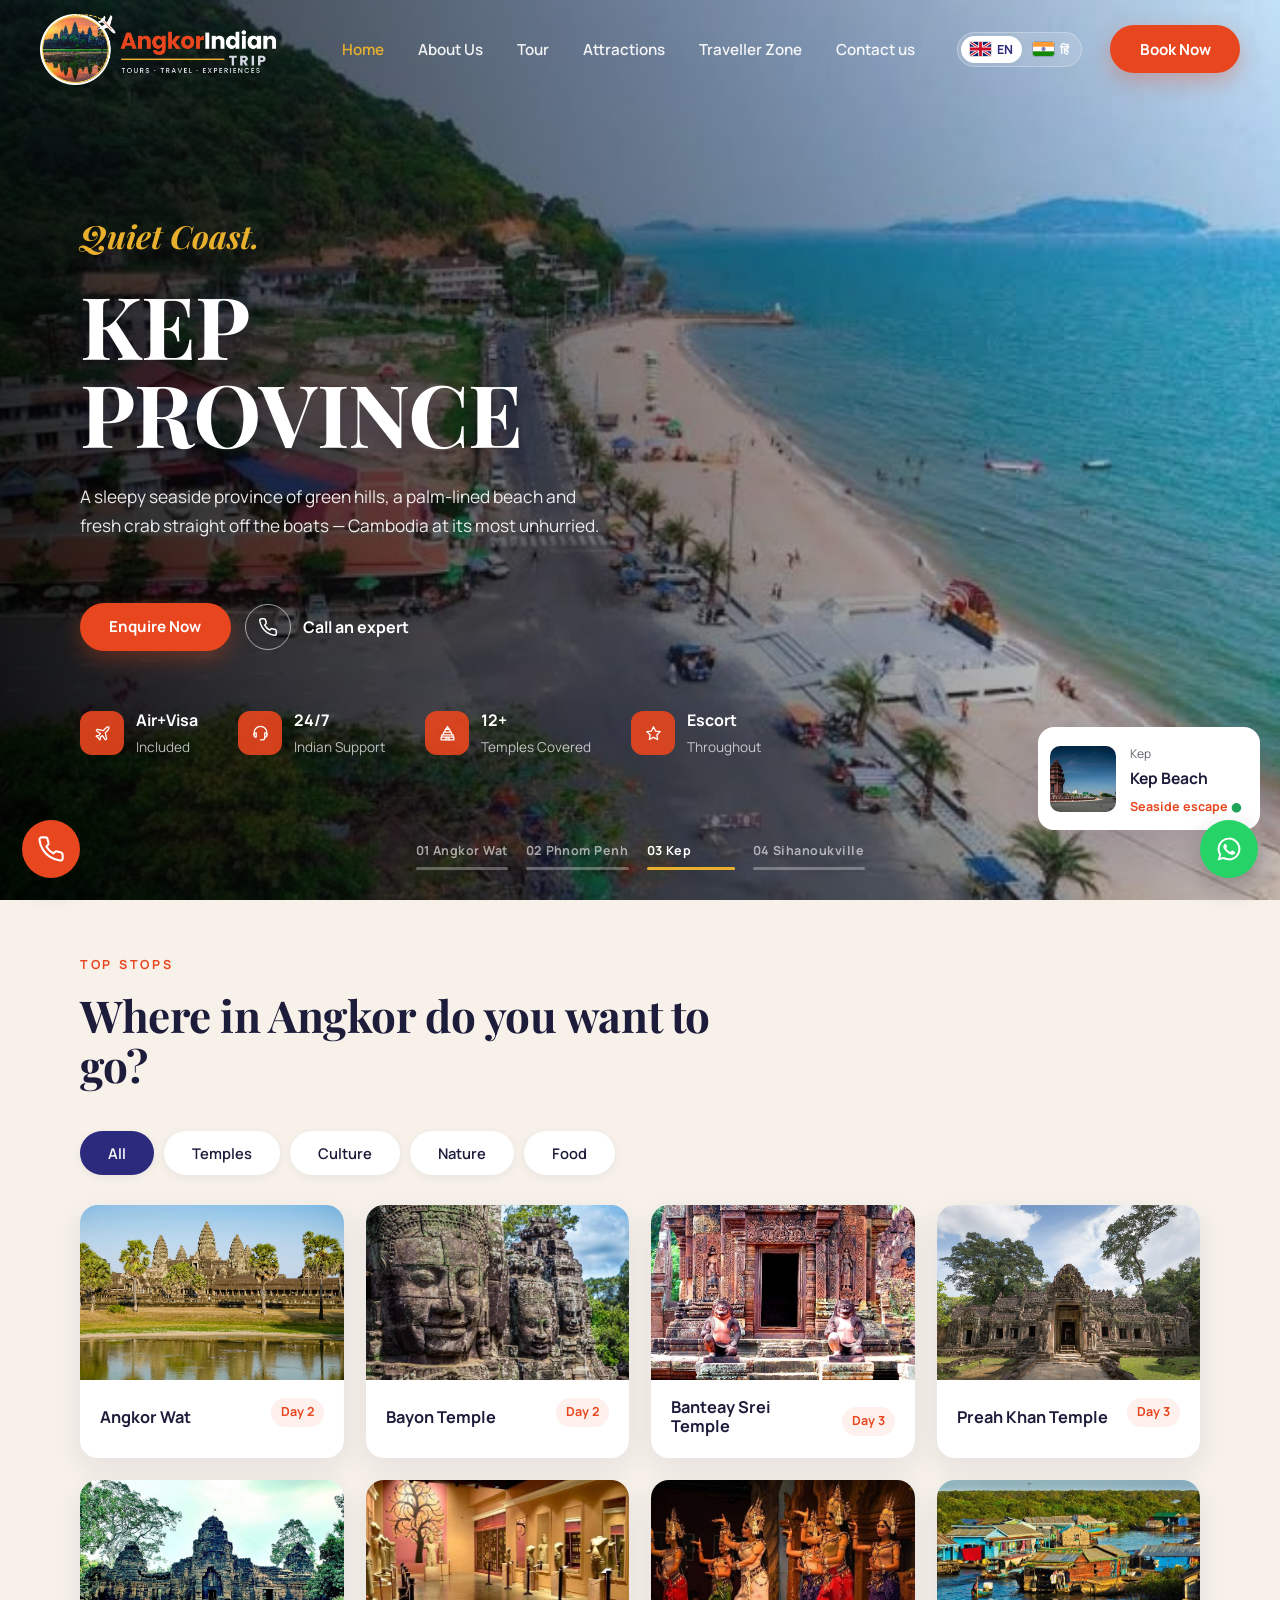
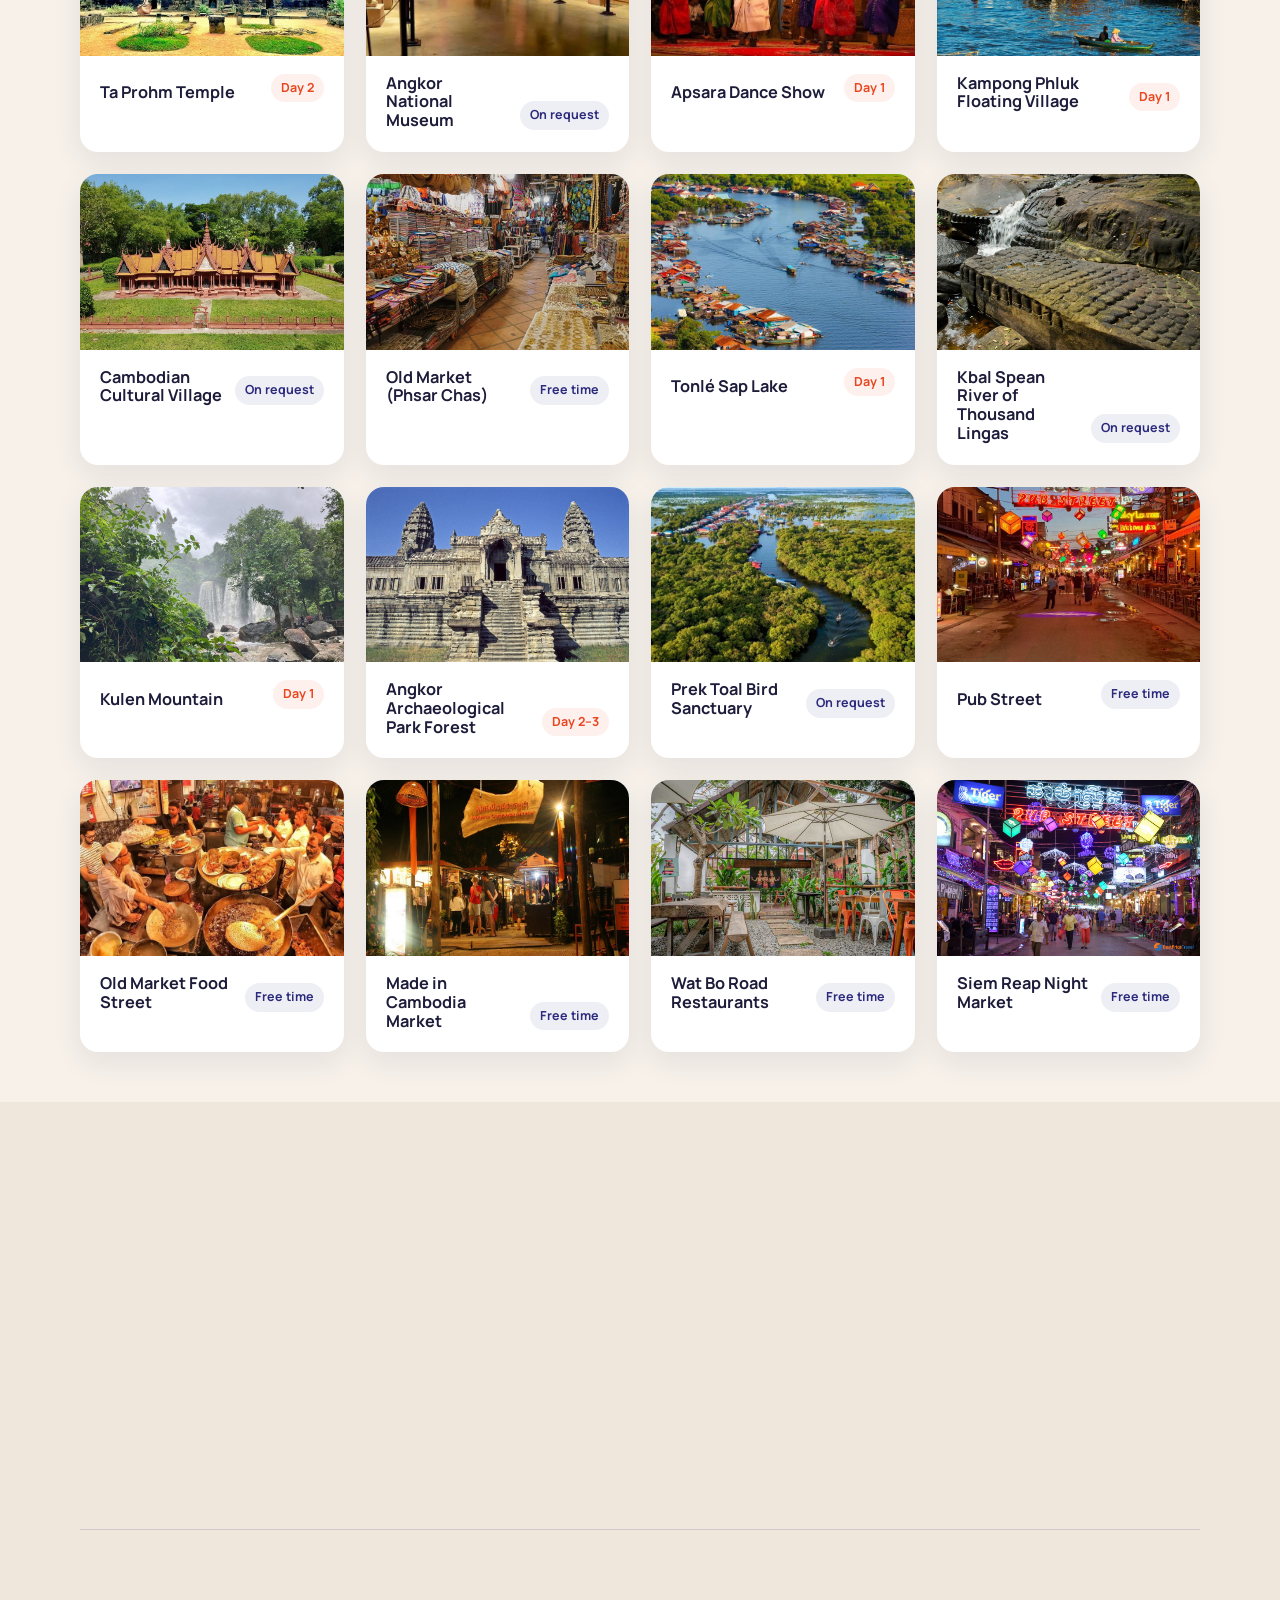
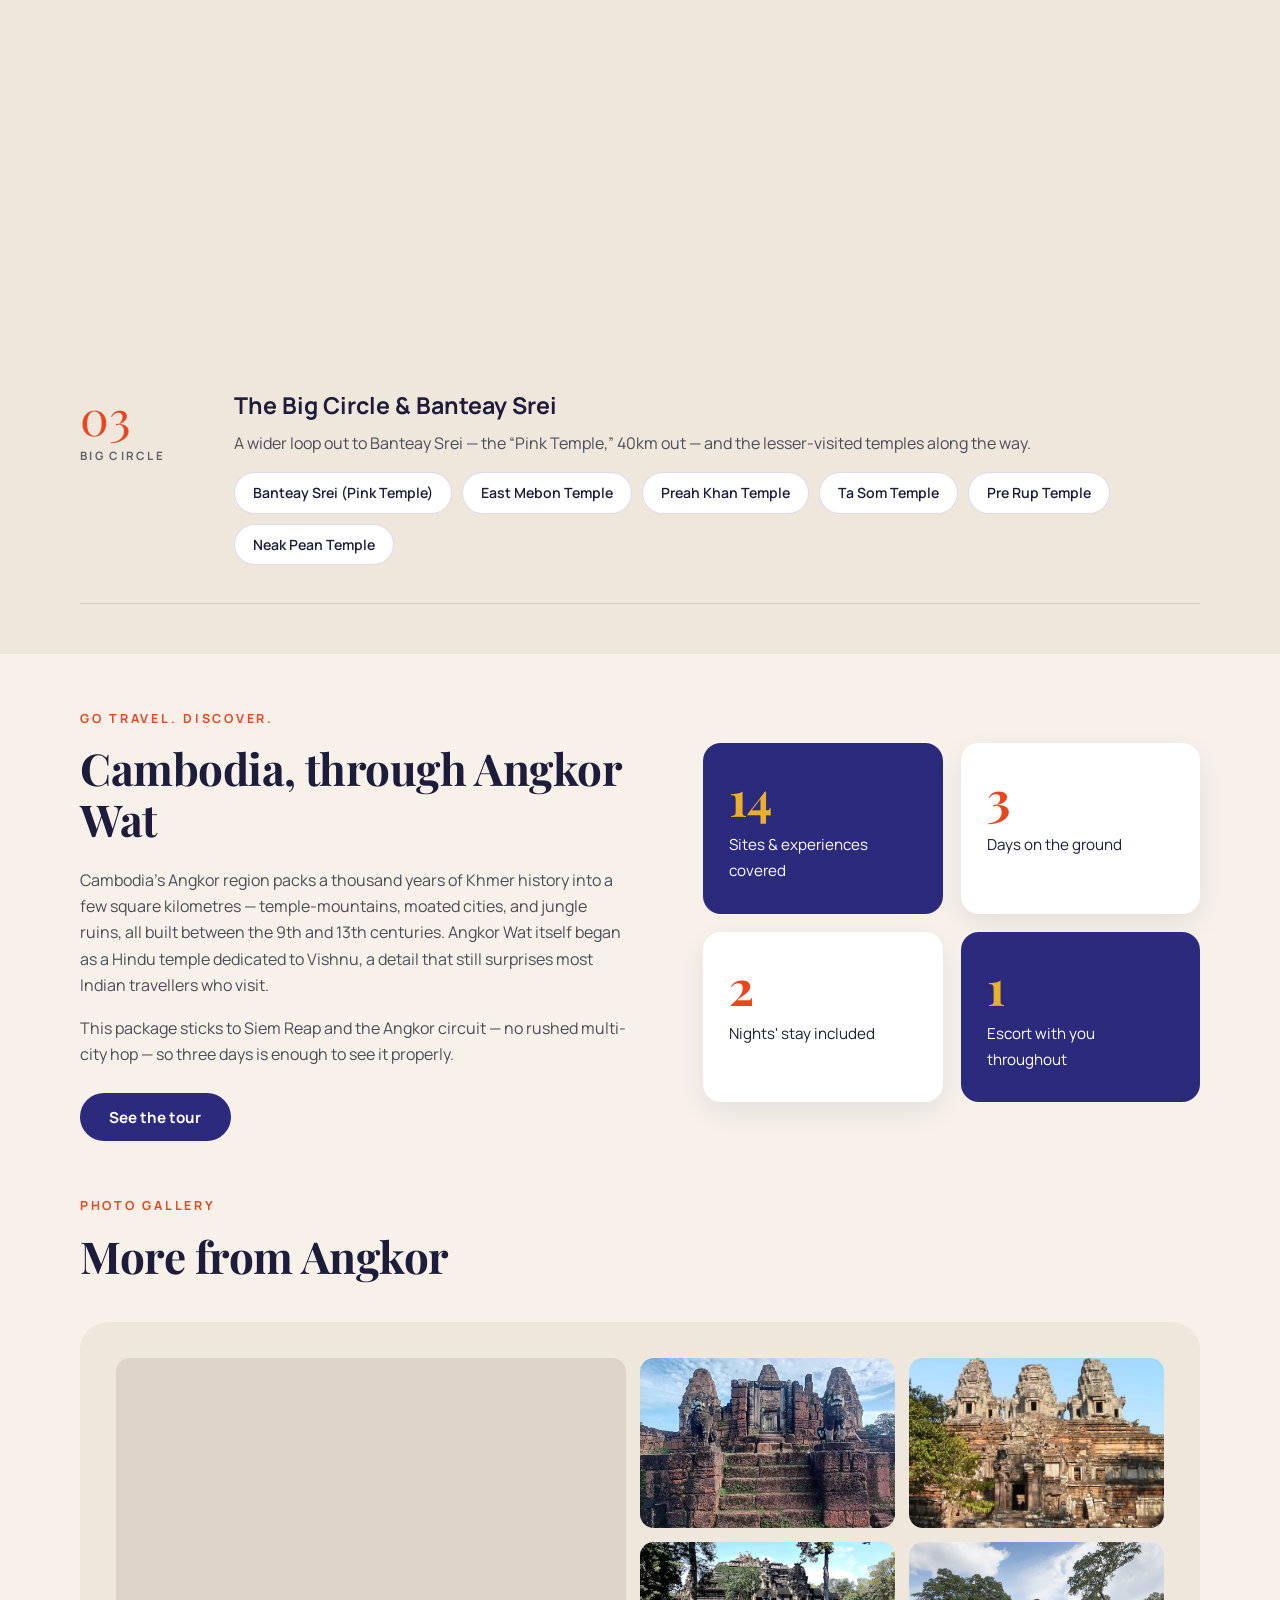
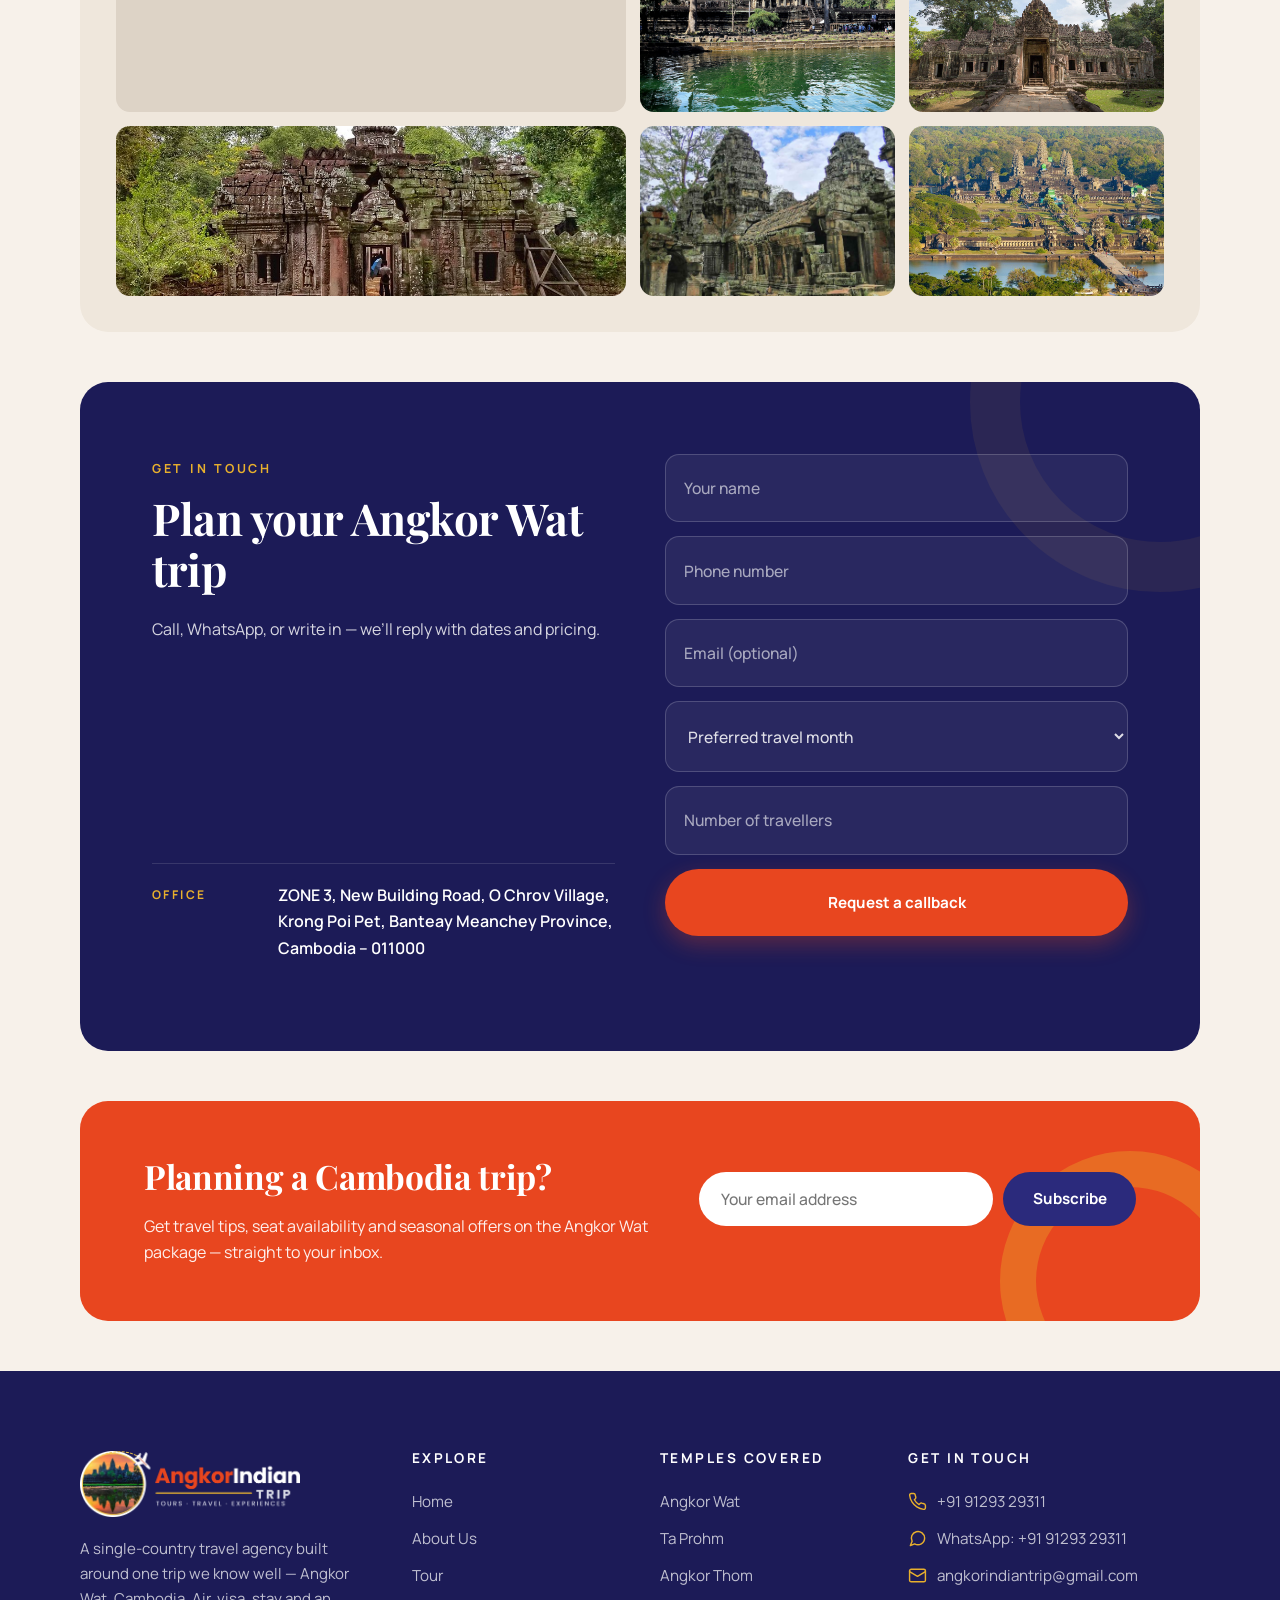
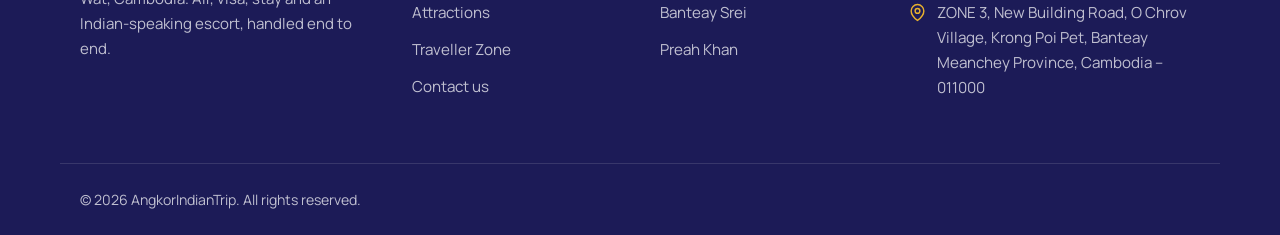
==== commit 39c08e8d: "comment instagram video link" ====
--- a/index.html
+++ b/index.html
@@ -191,7 +191,7 @@
   </section>
 
   <!-- TRAVEL STORIES -->
-  <section class="section alt">
+  <!-- <section class="section alt">
     <div class="container">
       <div class="section-head center reveal">
         <span class="eyebrow">Travel Stories</span>
@@ -206,7 +206,7 @@
         <blockquote class="instagram-media" data-instgrm-permalink="https://www.instagram.com/reel/Ddvo9LklD-l/" data-instgrm-version="14"><a href="https://www.instagram.com/reel/Ddvo9LklD-l/" target="_blank" rel="noopener">View this post on Instagram</a></blockquote>
       </div>
     </div>
-  </section>
+  </section> -->
 
   <!-- GALLERY -->
   <section class="section">
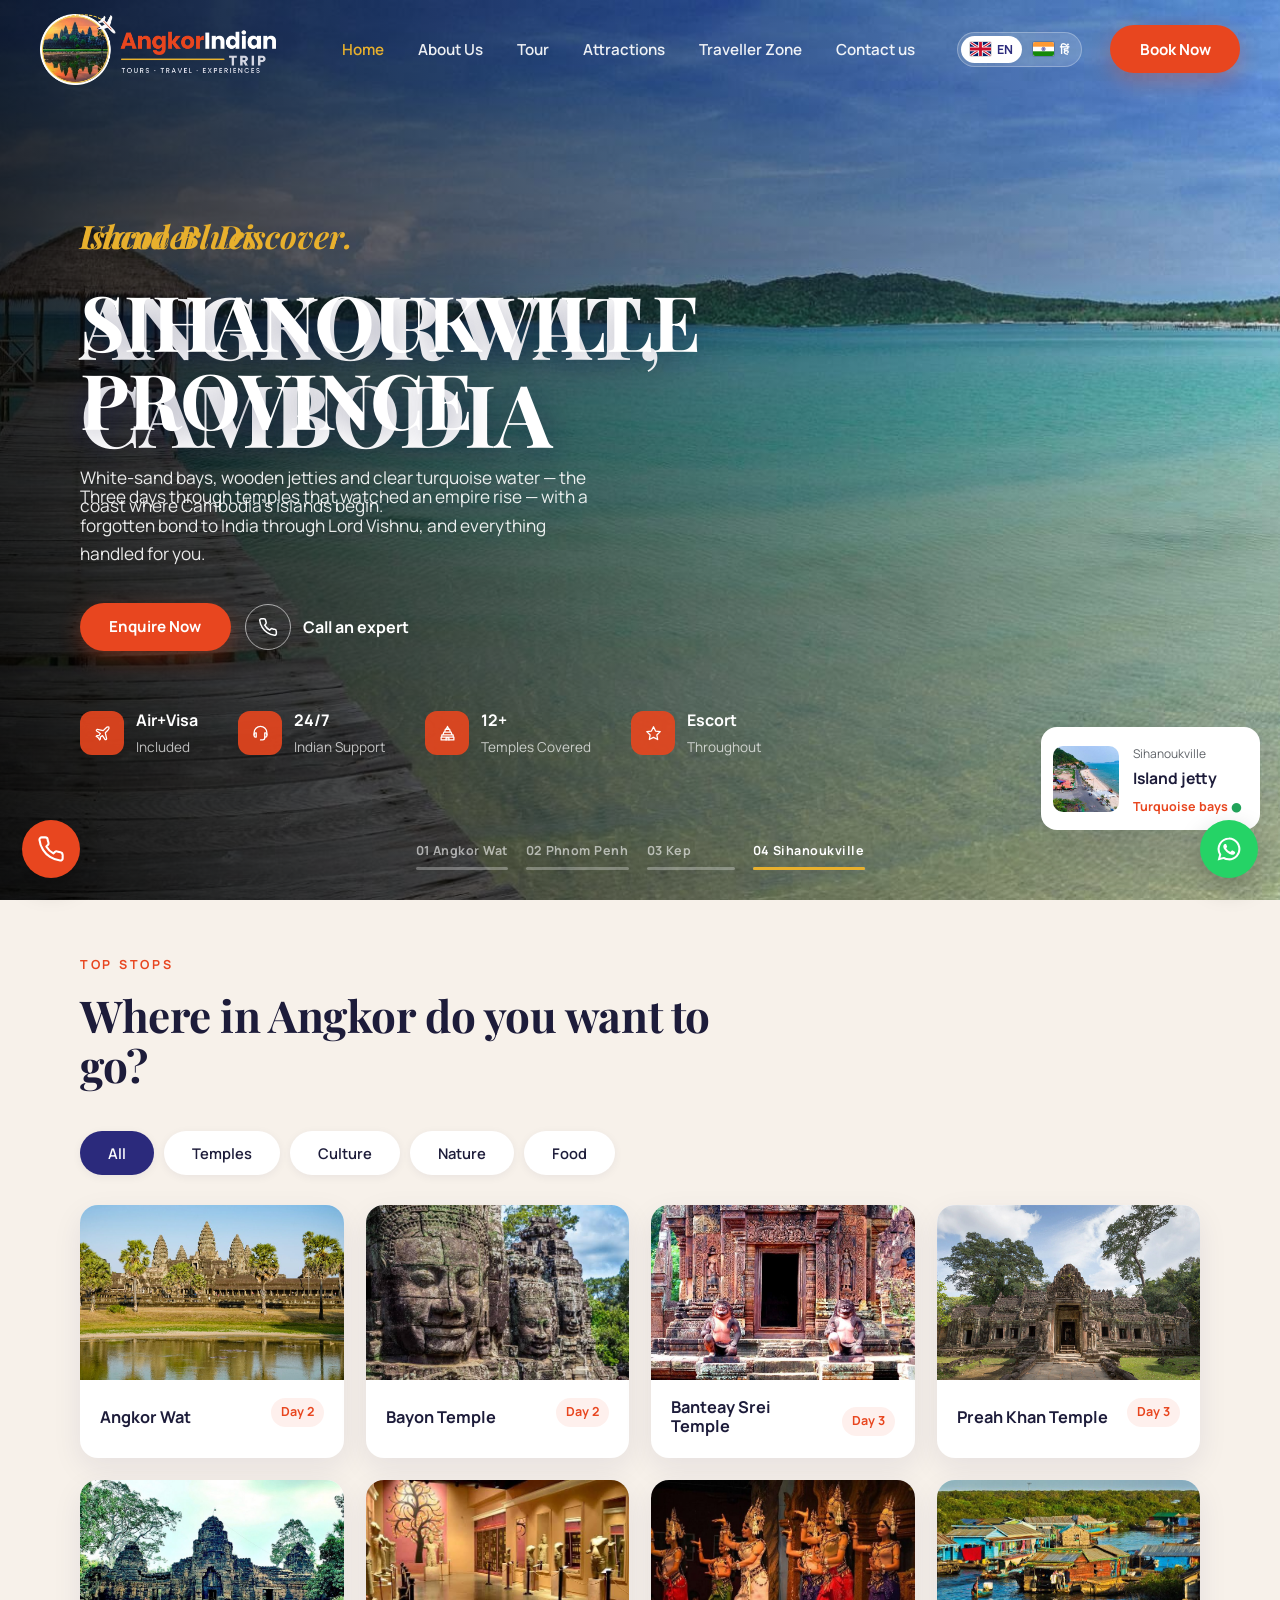
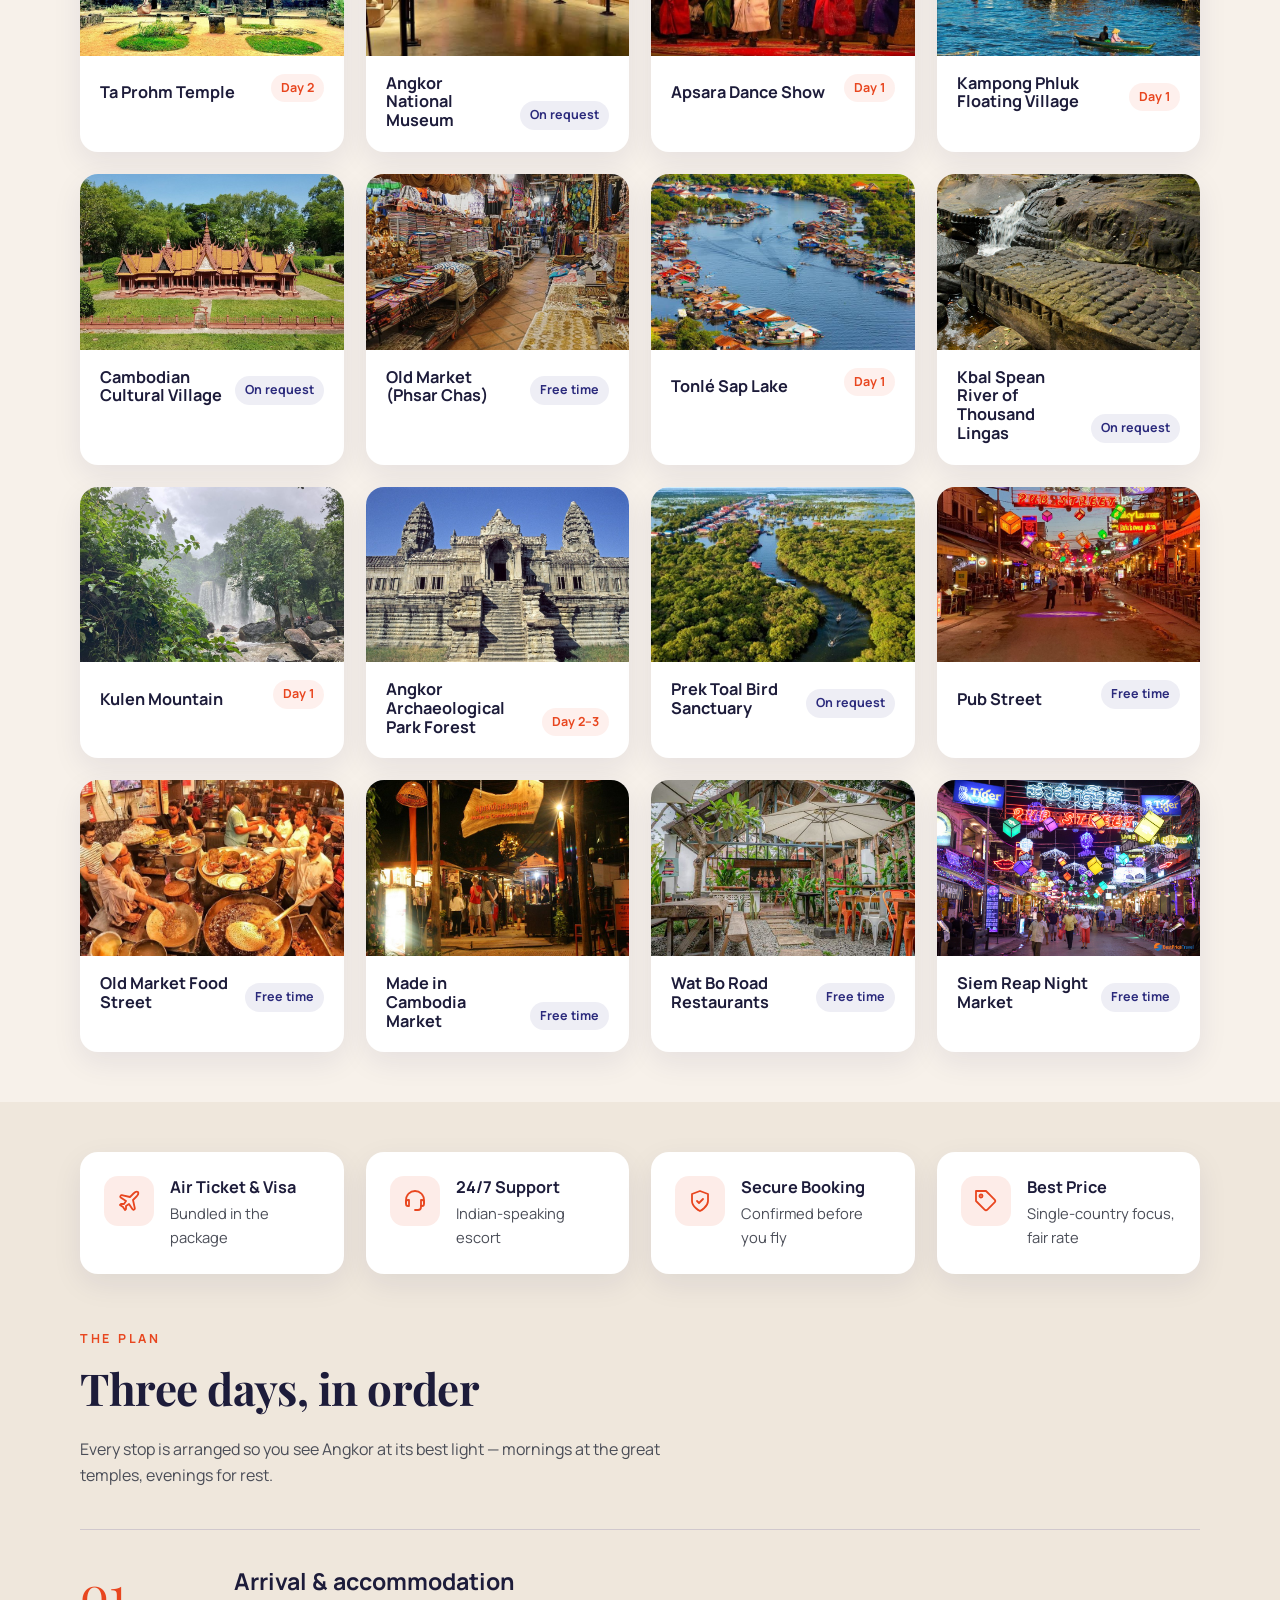
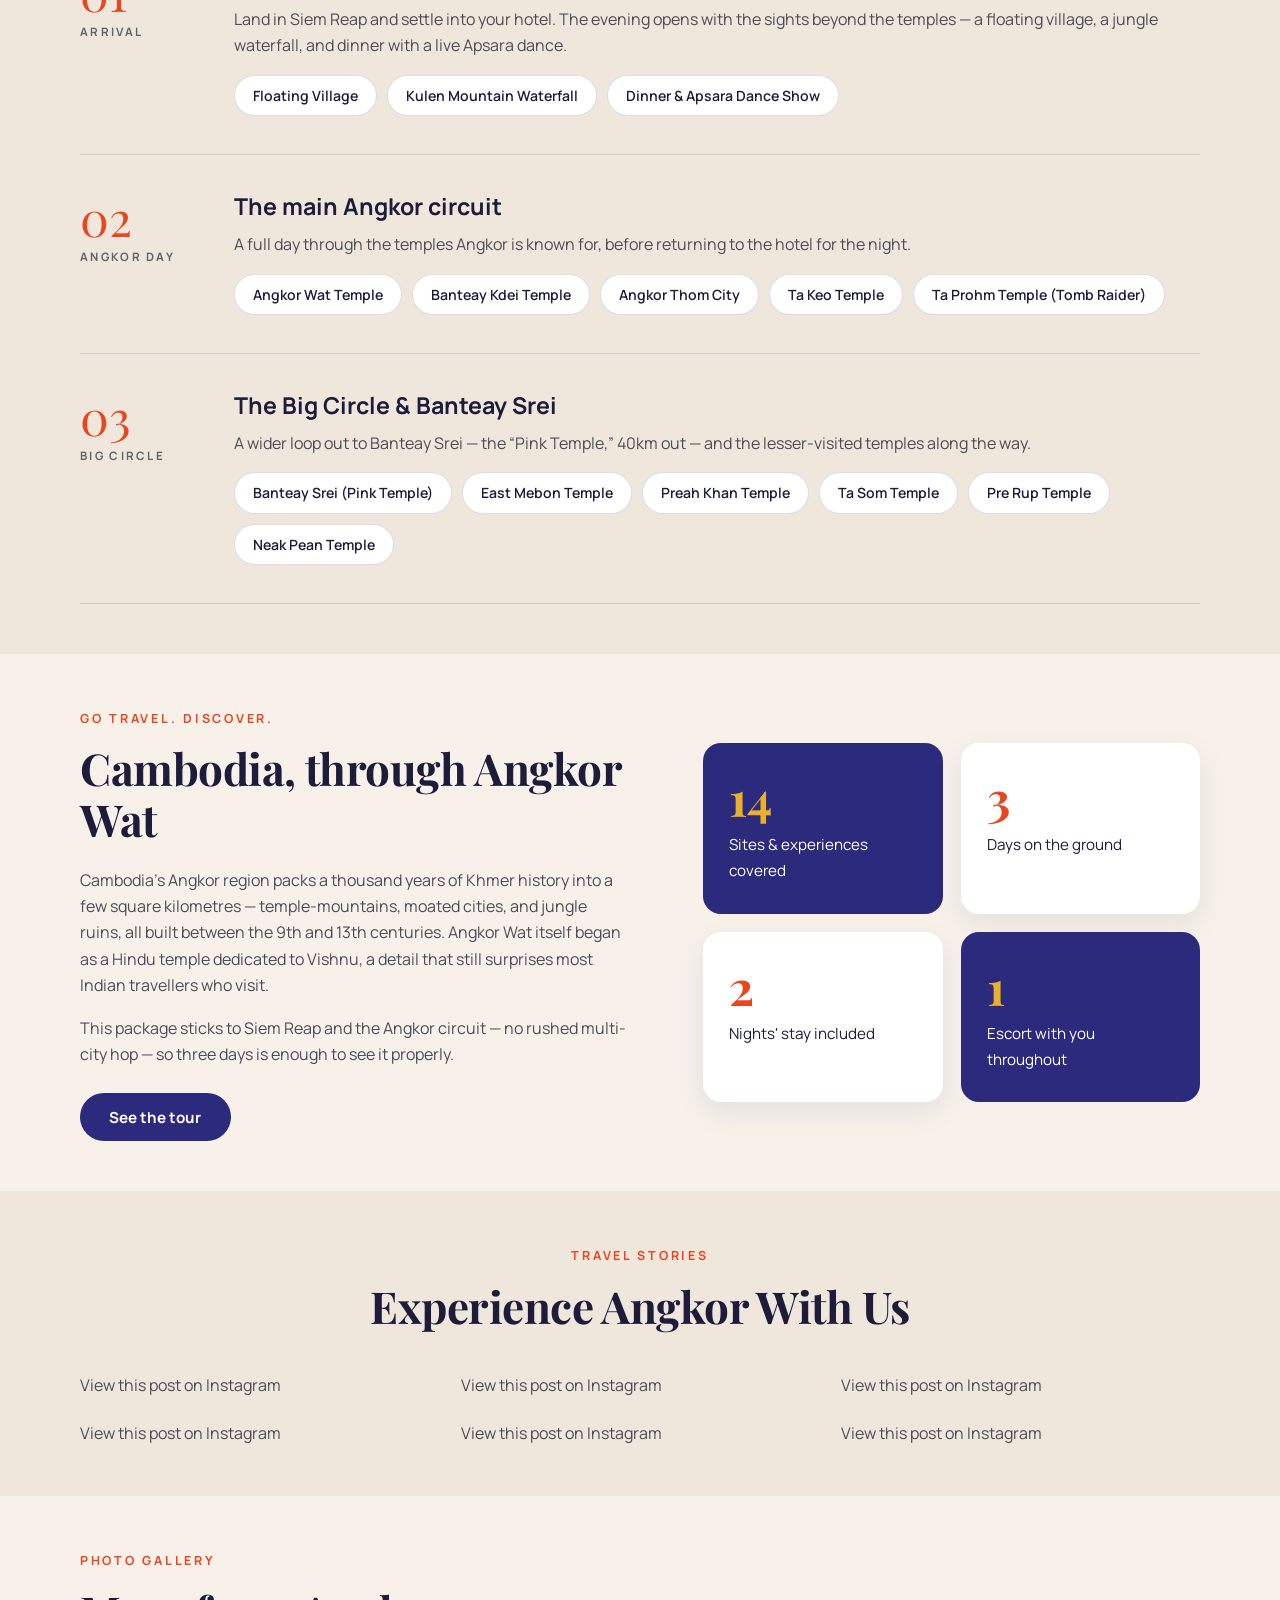
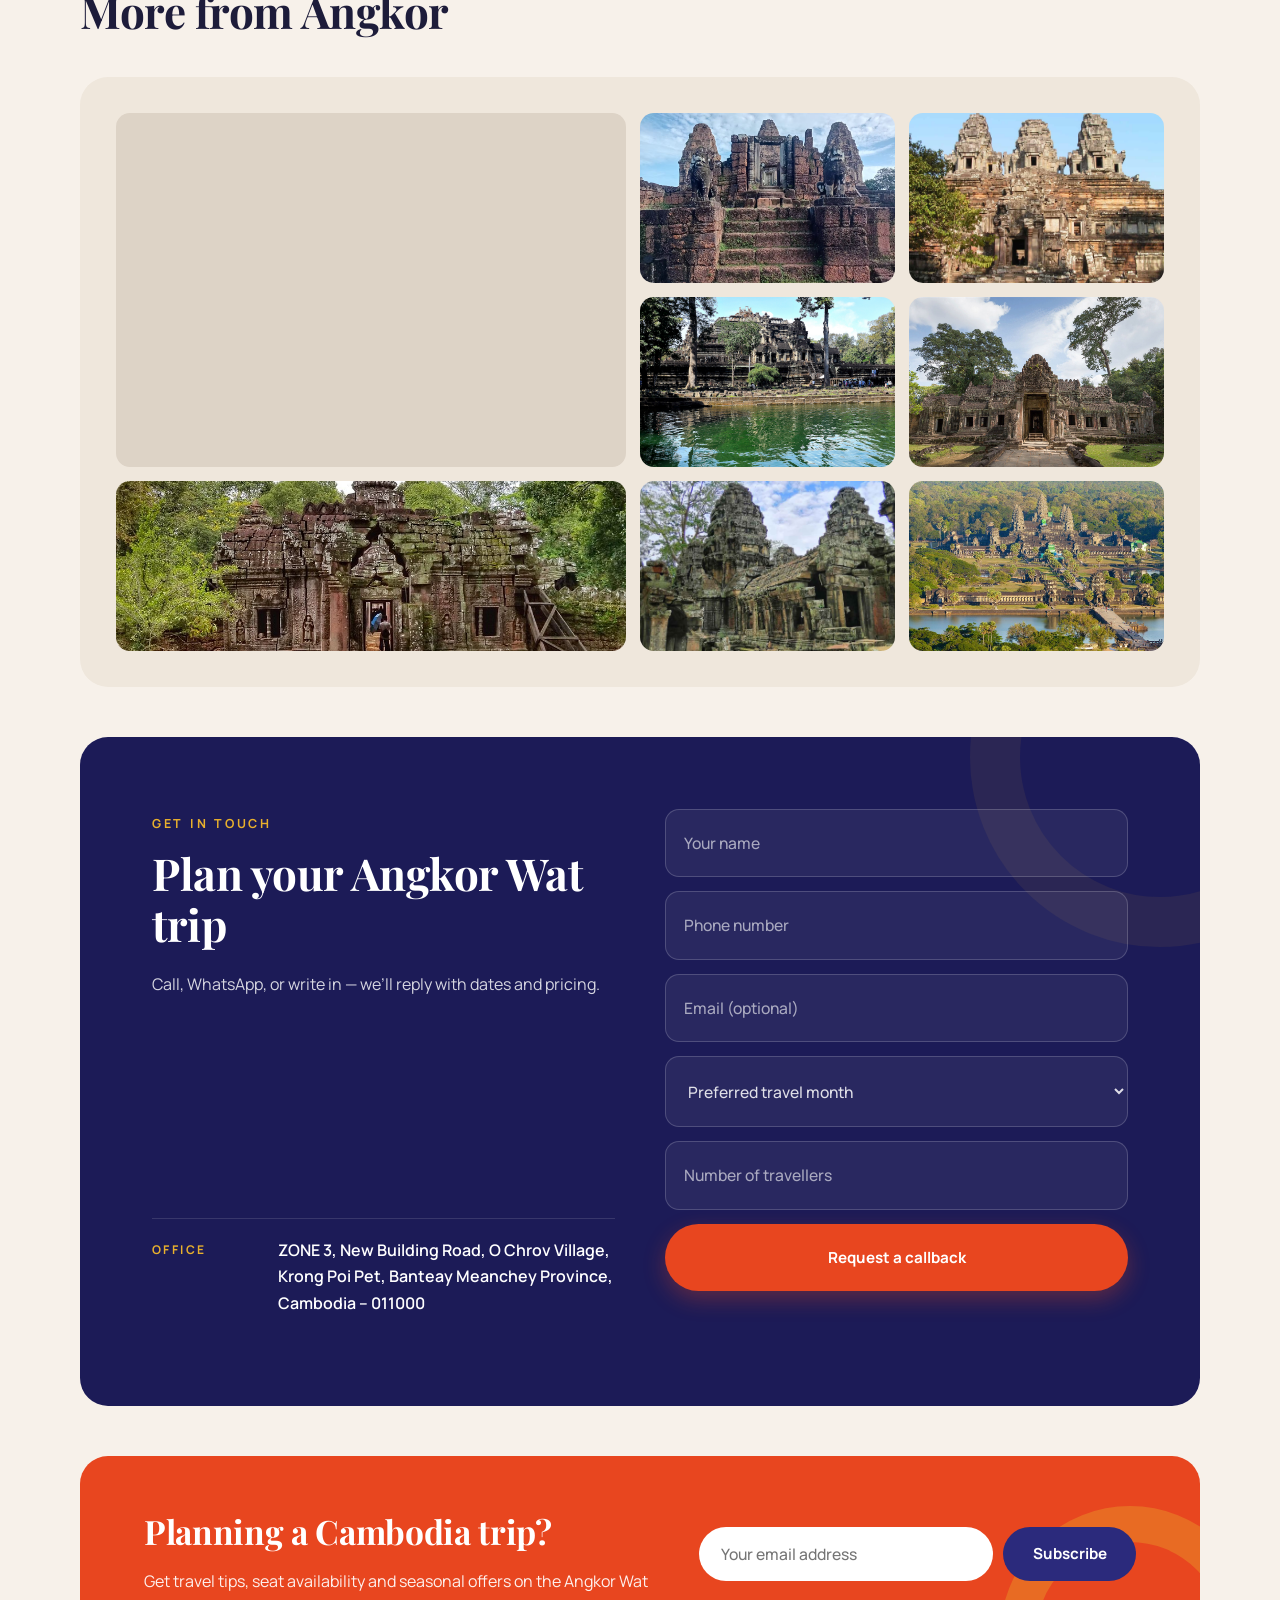
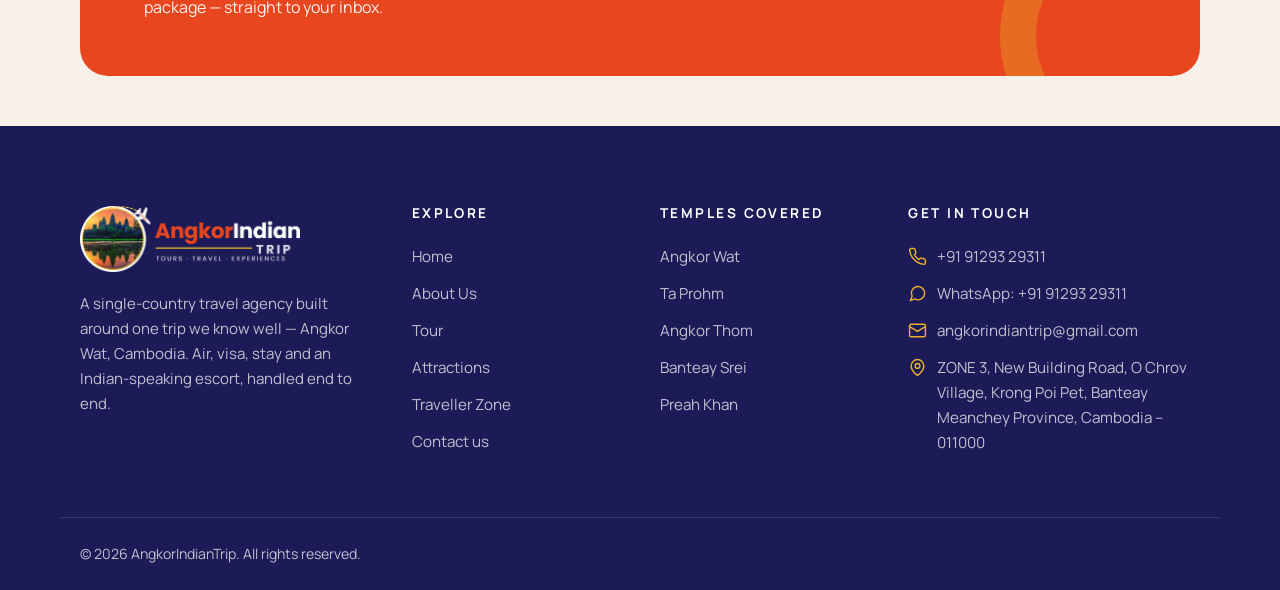
==== commit 3418031e: "comment instagram video link1" ====
--- a/index.html
+++ b/index.html
@@ -191,14 +191,14 @@
   </section>
 
   <!-- TRAVEL STORIES -->
-  <!-- <section class="section alt">
+  <section class="section alt">
     <div class="container">
       <div class="section-head center reveal">
         <span class="eyebrow">Travel Stories</span>
         <h2>Experience Angkor With Us</h2>
       </div>
       <div class="reels">
-        <blockquote class="instagram-media" data-instgrm-permalink="https://www.instagram.com/reel/DdqnfjTgTNf/" data-instgrm-version="14"><a href="https://www.instagram.com/reel/DdqnfjTgTNf/" target="_blank" rel="noopener">View this post on Instagram</a></blockquote>
+        <blockquote class="instagram-media" data-instgrm-permalink="https://www.instagram.com/reel/DeRer0joPHf/?psln=MWQ0ZnVtYjEwM2wyMQ==" data-instgrm-version="14"><a href="https://www.instagram.com/reel/DeRer0joPHf/?psln=MWQ0ZnVtYjEwM2wyMQ==" target="_blank" rel="noopener">View this post on Instagram</a></blockquote>
         <blockquote class="instagram-media" data-instgrm-permalink="https://www.instagram.com/reel/DdiWGguj3qR/" data-instgrm-version="14"><a href="https://www.instagram.com/reel/DdiWGguj3qR/" target="_blank" rel="noopener">View this post on Instagram</a></blockquote>
         <blockquote class="instagram-media" data-instgrm-permalink="https://www.instagram.com/reel/DdoDShrjuDb/" data-instgrm-version="14"><a href="https://www.instagram.com/reel/DdoDShrjuDb/" target="_blank" rel="noopener">View this post on Instagram</a></blockquote>
         <blockquote class="instagram-media" data-instgrm-permalink="https://www.instagram.com/reel/DdIz_ODAFlQ/" data-instgrm-version="14"><a href="https://www.instagram.com/reel/DdIz_ODAFlQ/" target="_blank" rel="noopener">View this post on Instagram</a></blockquote>
@@ -206,7 +206,7 @@
         <blockquote class="instagram-media" data-instgrm-permalink="https://www.instagram.com/reel/Ddvo9LklD-l/" data-instgrm-version="14"><a href="https://www.instagram.com/reel/Ddvo9LklD-l/" target="_blank" rel="noopener">View this post on Instagram</a></blockquote>
       </div>
     </div>
-  </section> -->
+  </section>
 
   <!-- GALLERY -->
   <section class="section">
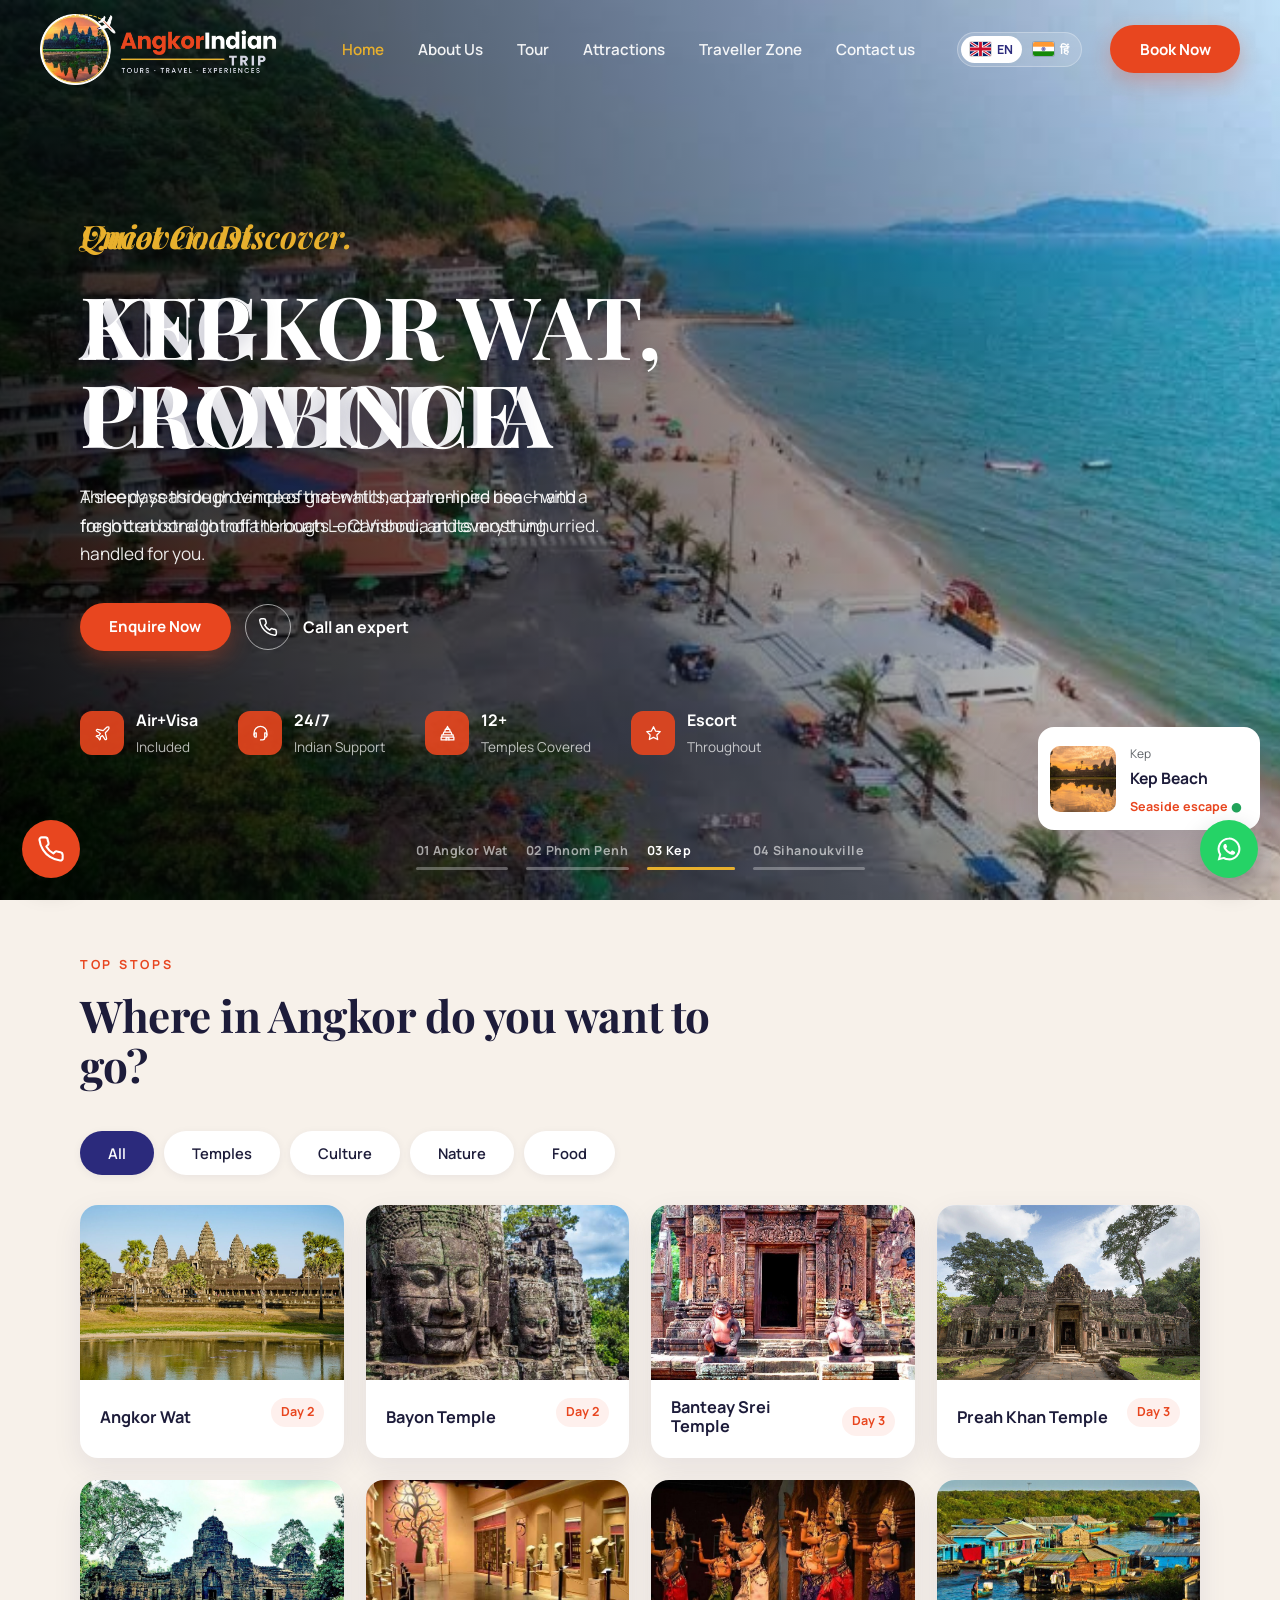
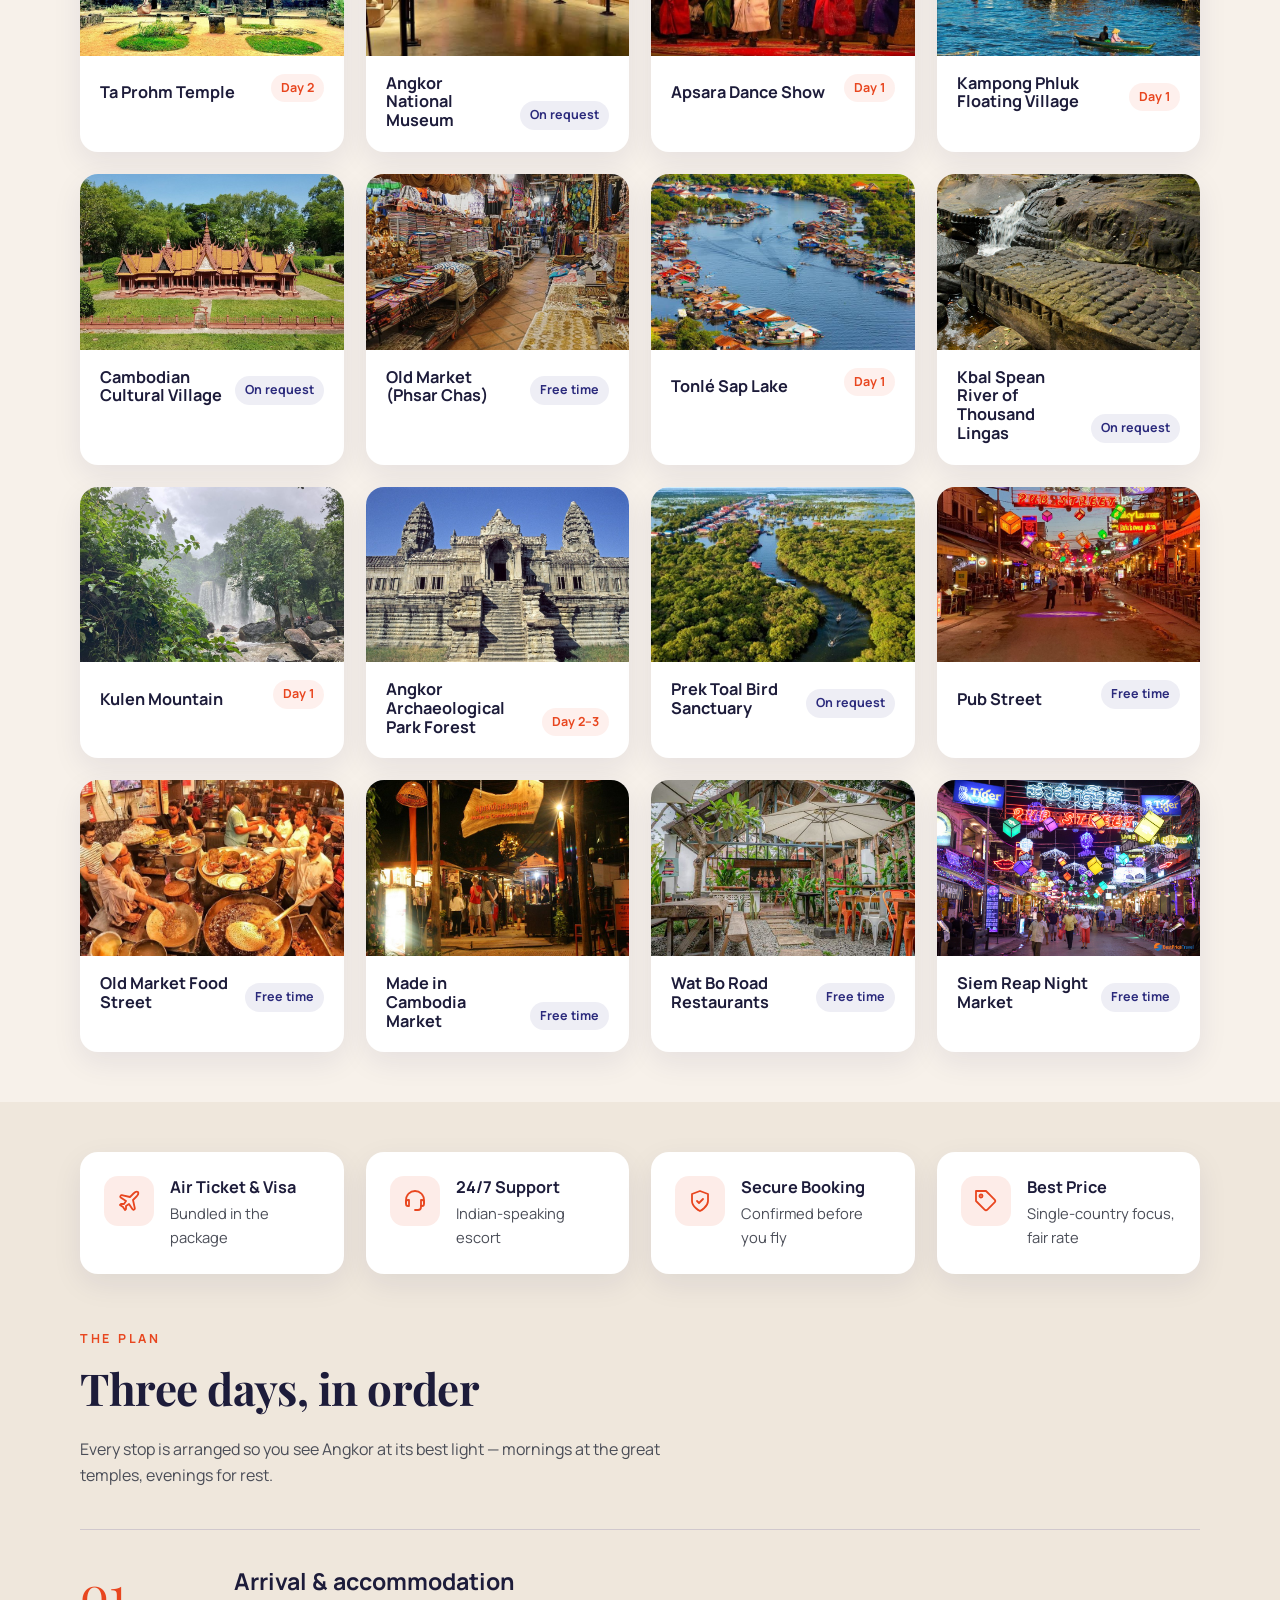
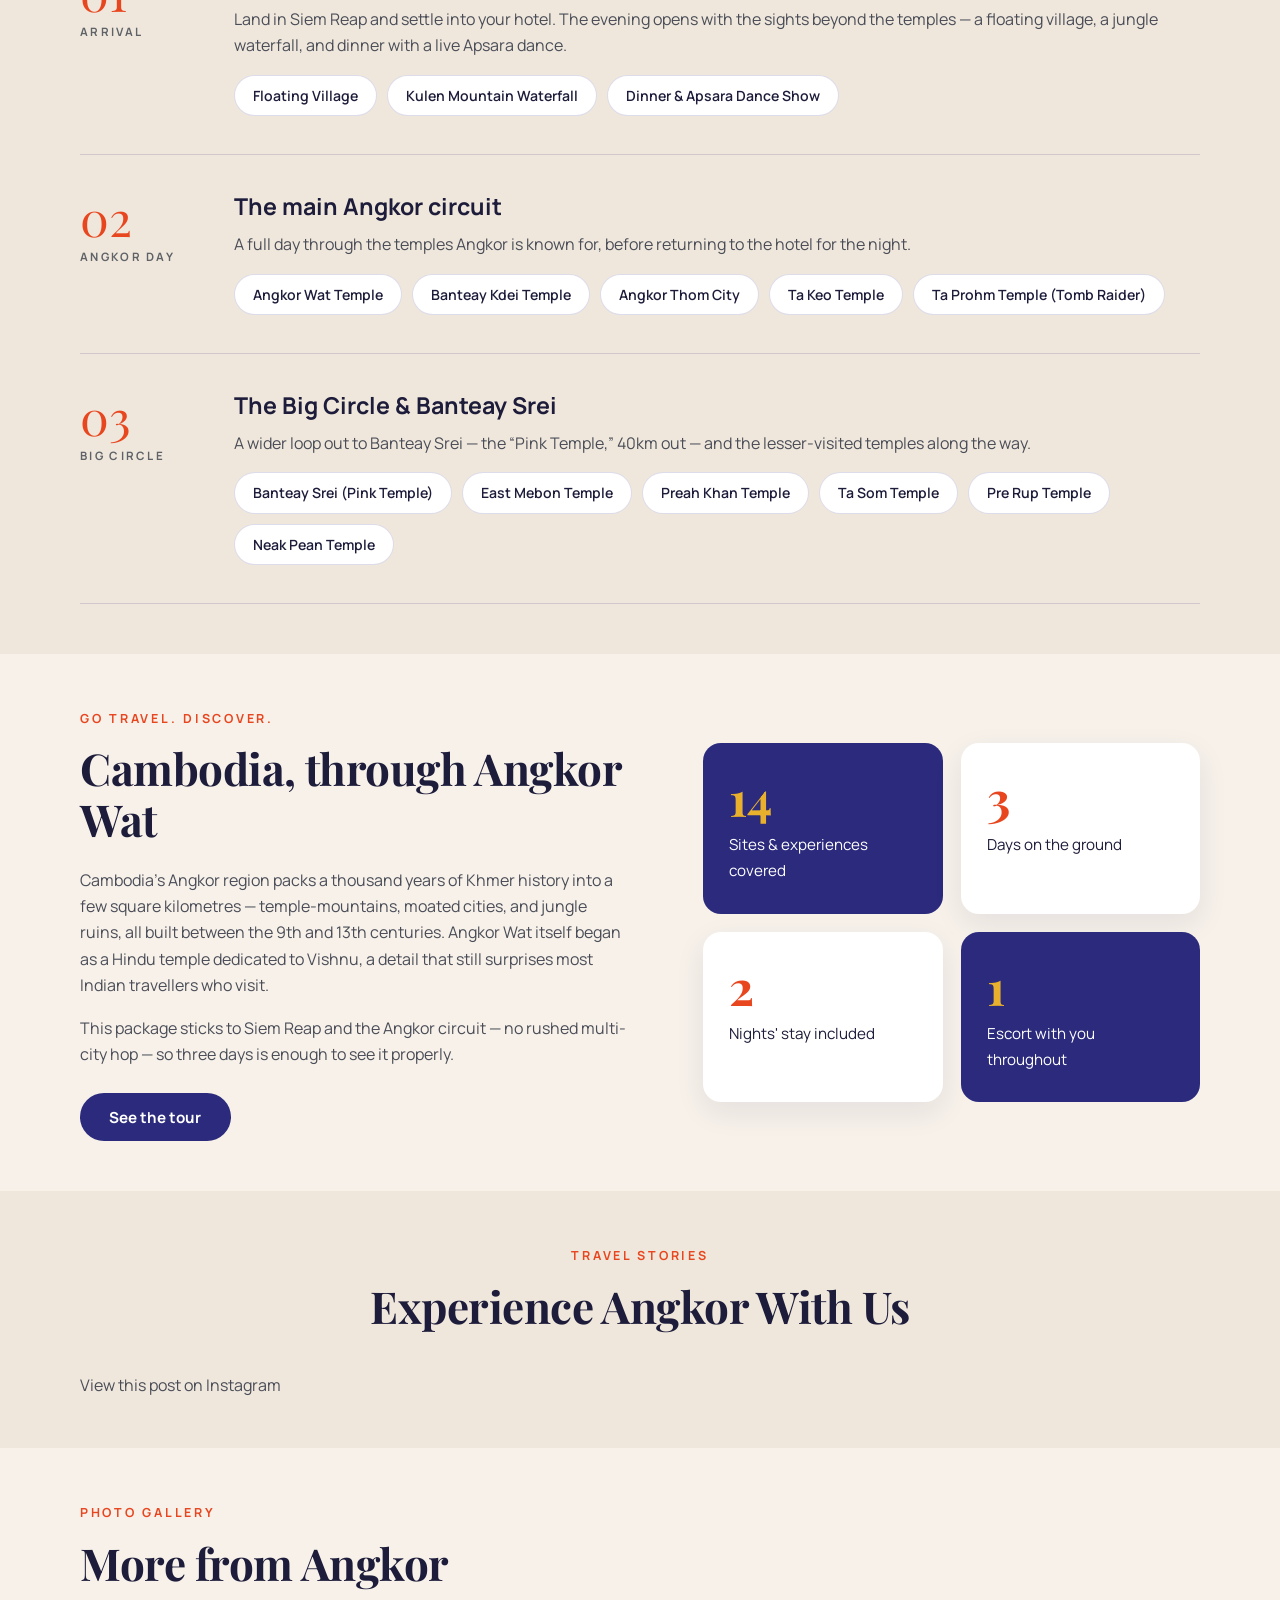
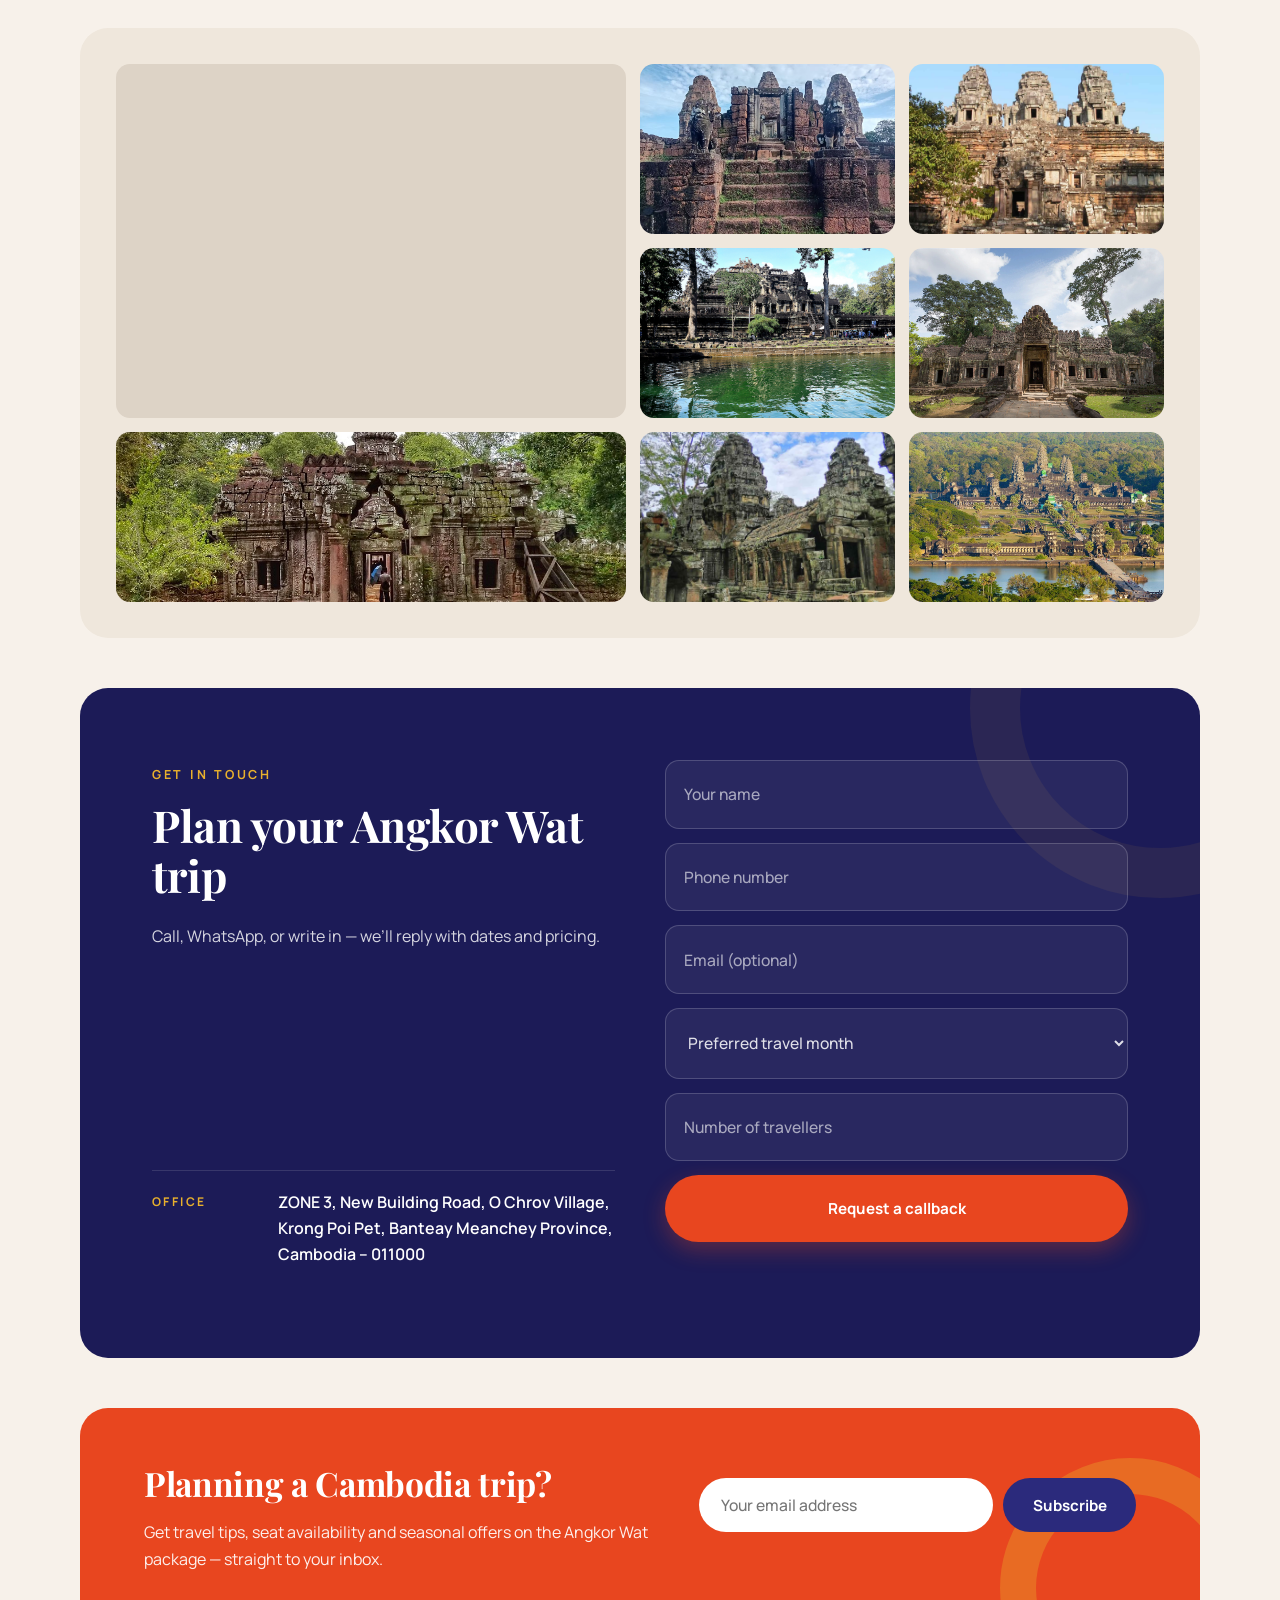
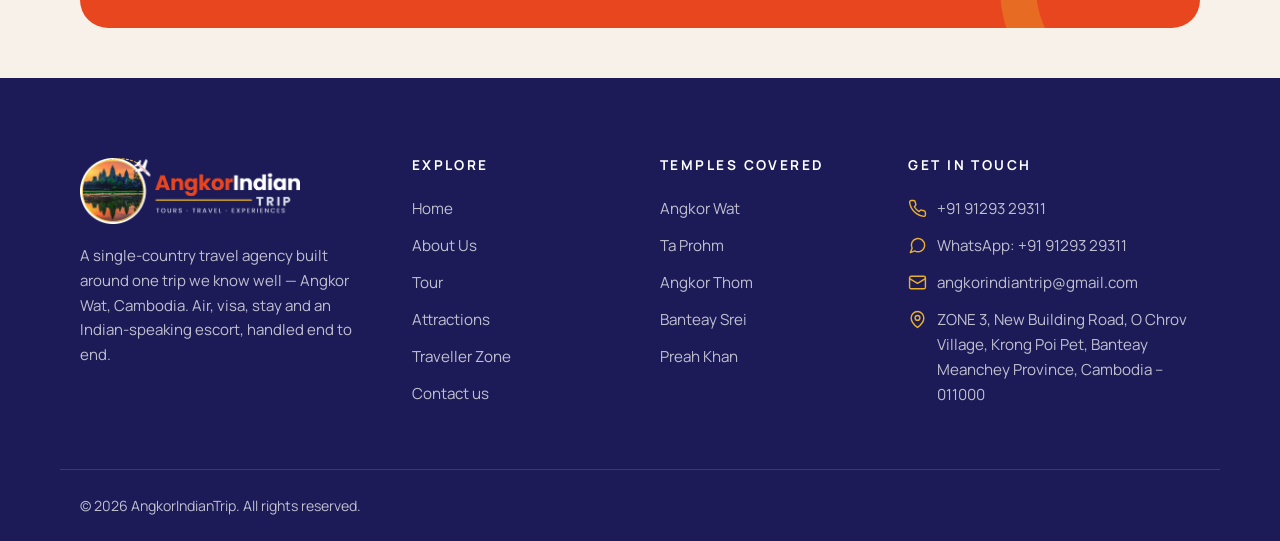
==== commit cd3fe098: "comment instagram video link1" ====
--- a/index.html
+++ b/index.html
@@ -199,11 +199,11 @@
       </div>
       <div class="reels">
         <blockquote class="instagram-media" data-instgrm-permalink="https://www.instagram.com/reel/DeRer0joPHf/?psln=MWQ0ZnVtYjEwM2wyMQ==" data-instgrm-version="14"><a href="https://www.instagram.com/reel/DeRer0joPHf/?psln=MWQ0ZnVtYjEwM2wyMQ==" target="_blank" rel="noopener">View this post on Instagram</a></blockquote>
-        <blockquote class="instagram-media" data-instgrm-permalink="https://www.instagram.com/reel/DdiWGguj3qR/" data-instgrm-version="14"><a href="https://www.instagram.com/reel/DdiWGguj3qR/" target="_blank" rel="noopener">View this post on Instagram</a></blockquote>
-        <blockquote class="instagram-media" data-instgrm-permalink="https://www.instagram.com/reel/DdoDShrjuDb/" data-instgrm-version="14"><a href="https://www.instagram.com/reel/DdoDShrjuDb/" target="_blank" rel="noopener">View this post on Instagram</a></blockquote>
-        <blockquote class="instagram-media" data-instgrm-permalink="https://www.instagram.com/reel/DdIz_ODAFlQ/" data-instgrm-version="14"><a href="https://www.instagram.com/reel/DdIz_ODAFlQ/" target="_blank" rel="noopener">View this post on Instagram</a></blockquote>
-        <blockquote class="instagram-media" data-instgrm-permalink="https://www.instagram.com/reel/DdbX5lGhioQ/" data-instgrm-version="14"><a href="https://www.instagram.com/reel/DdbX5lGhioQ/" target="_blank" rel="noopener">View this post on Instagram</a></blockquote>
-        <blockquote class="instagram-media" data-instgrm-permalink="https://www.instagram.com/reel/Ddvo9LklD-l/" data-instgrm-version="14"><a href="https://www.instagram.com/reel/Ddvo9LklD-l/" target="_blank" rel="noopener">View this post on Instagram</a></blockquote>
+        <!-- <blockquote class="instagram-media" data-instgrm-permalink="https://www.instagram.com/reel/DdiWGguj3qR/" data-instgrm-version="14"><a href="https://www.instagram.com/reel/DdiWGguj3qR/" target="_blank" rel="noopener">View this post on Instagram</a></blockquote> -->
+        <!-- <blockquote class="instagram-media" data-instgrm-permalink="https://www.instagram.com/reel/DdoDShrjuDb/" data-instgrm-version="14"><a href="https://www.instagram.com/reel/DdoDShrjuDb/" target="_blank" rel="noopener">View this post on Instagram</a></blockquote> -->
+        <!-- <blockquote class="instagram-media" data-instgrm-permalink="https://www.instagram.com/reel/DdIz_ODAFlQ/" data-instgrm-version="14"><a href="https://www.instagram.com/reel/DdIz_ODAFlQ/" target="_blank" rel="noopener">View this post on Instagram</a></blockquote> -->
+        <!-- <blockquote class="instagram-media" data-instgrm-permalink="https://www.instagram.com/reel/DdbX5lGhioQ/" data-instgrm-version="14"><a href="https://www.instagram.com/reel/DdbX5lGhioQ/" target="_blank" rel="noopener">View this post on Instagram</a></blockquote> -->
+        <!-- <blockquote class="instagram-media" data-instgrm-permalink="https://www.instagram.com/reel/Ddvo9LklD-l/" data-instgrm-version="14"><a href="https://www.instagram.com/reel/Ddvo9LklD-l/" target="_blank" rel="noopener">View this post on Instagram</a></blockquote> -->
       </div>
     </div>
   </section>
